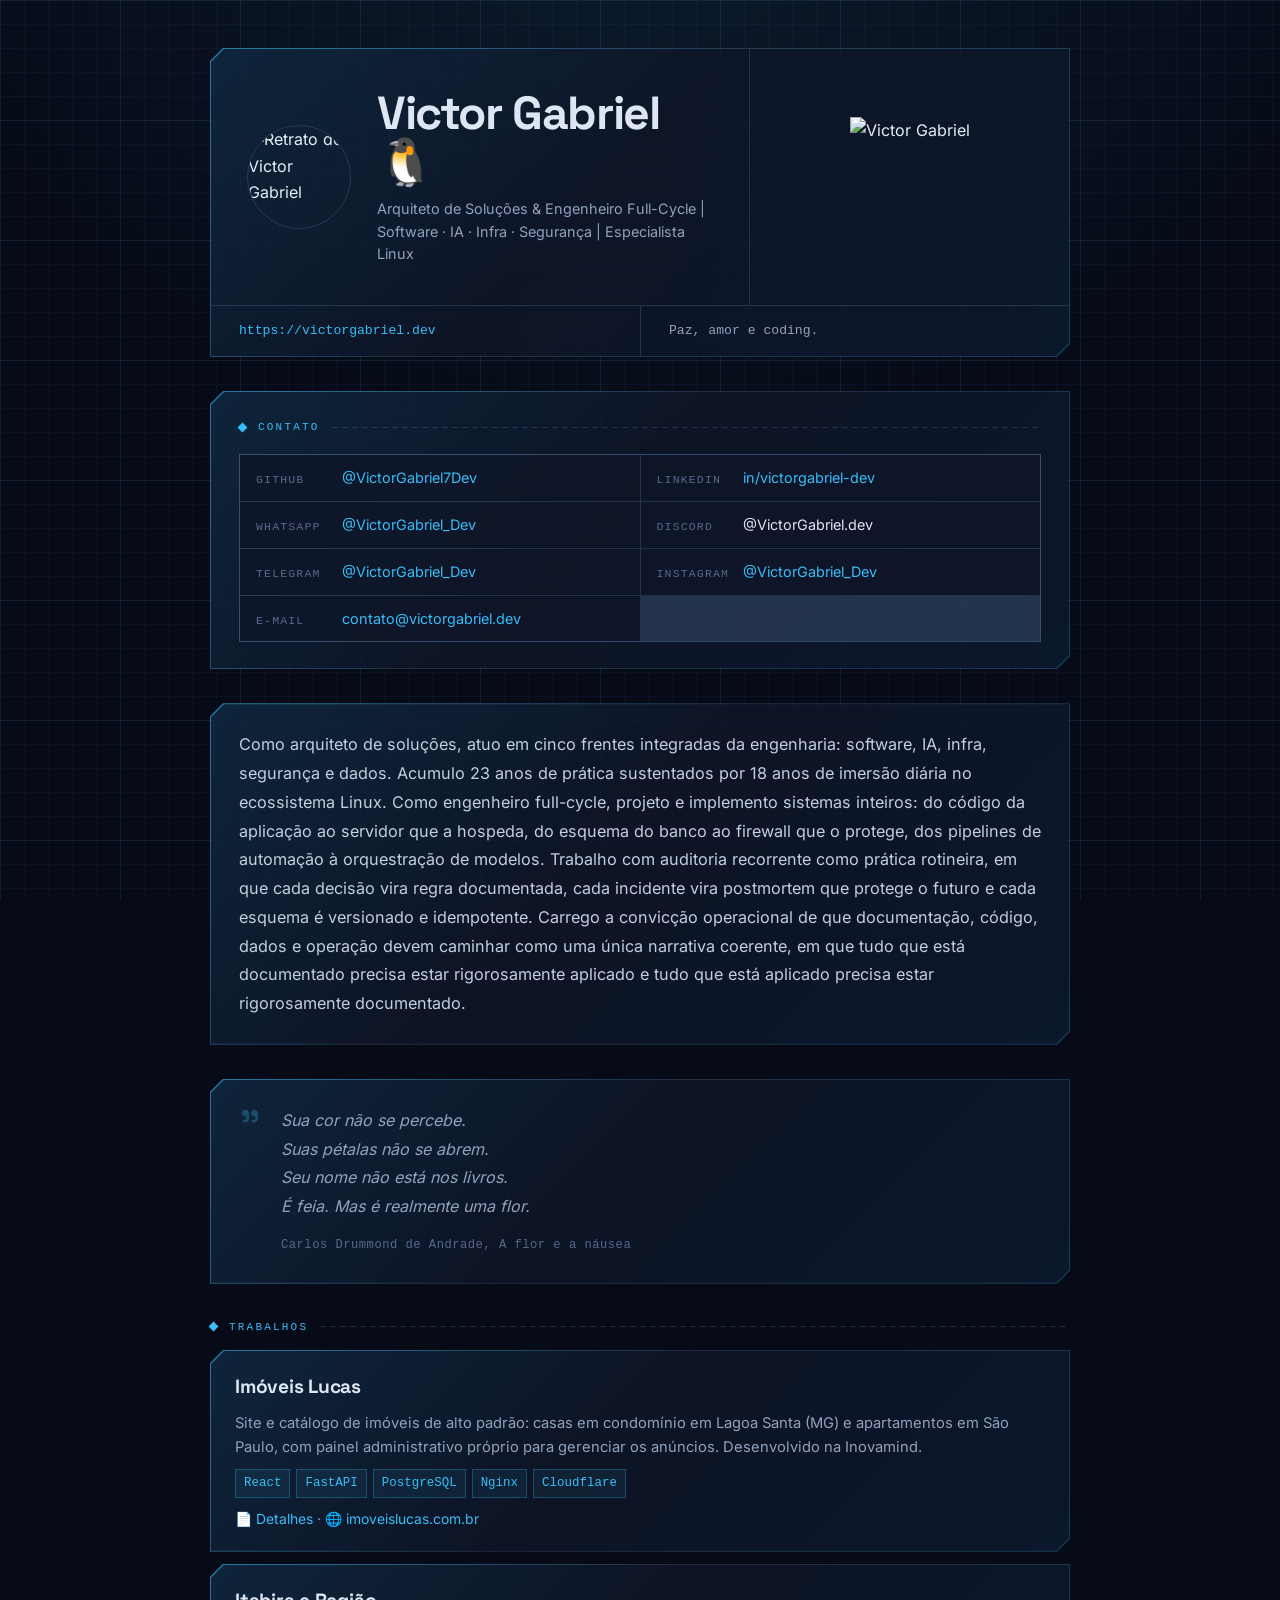
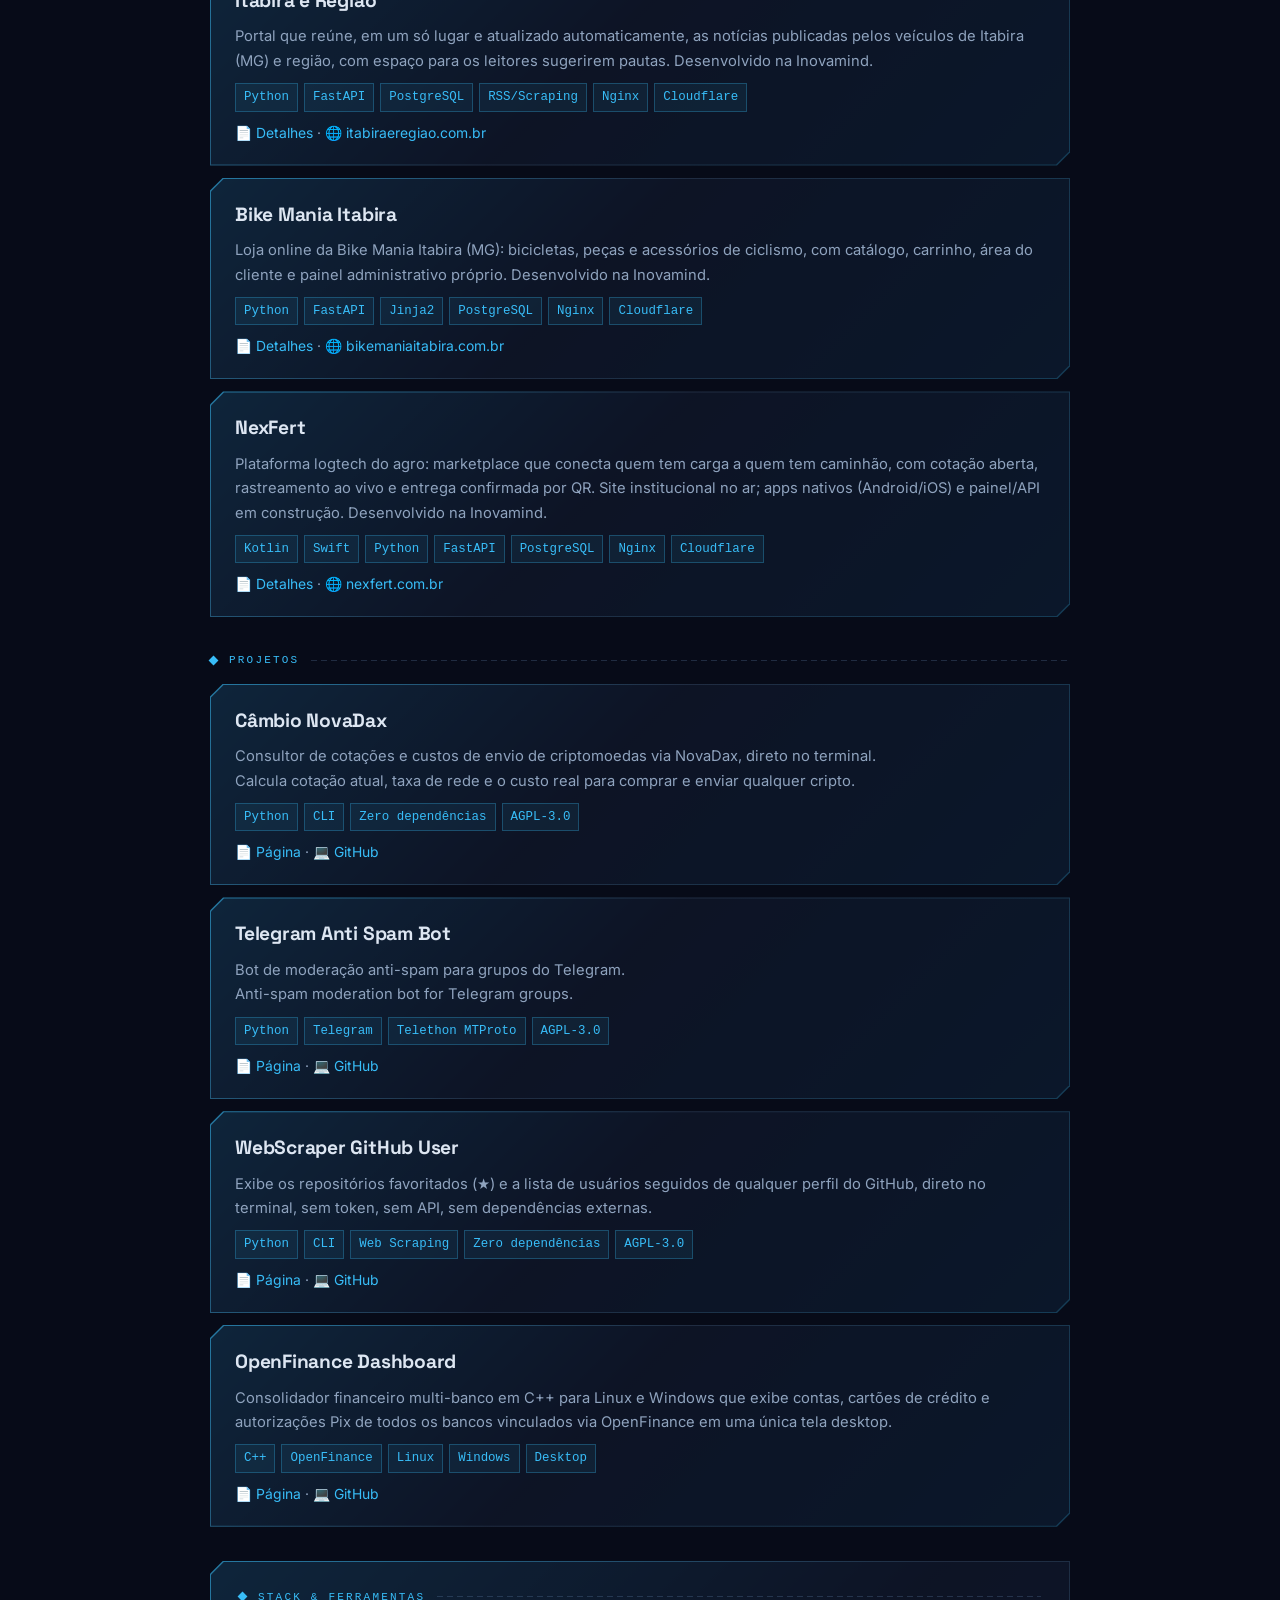
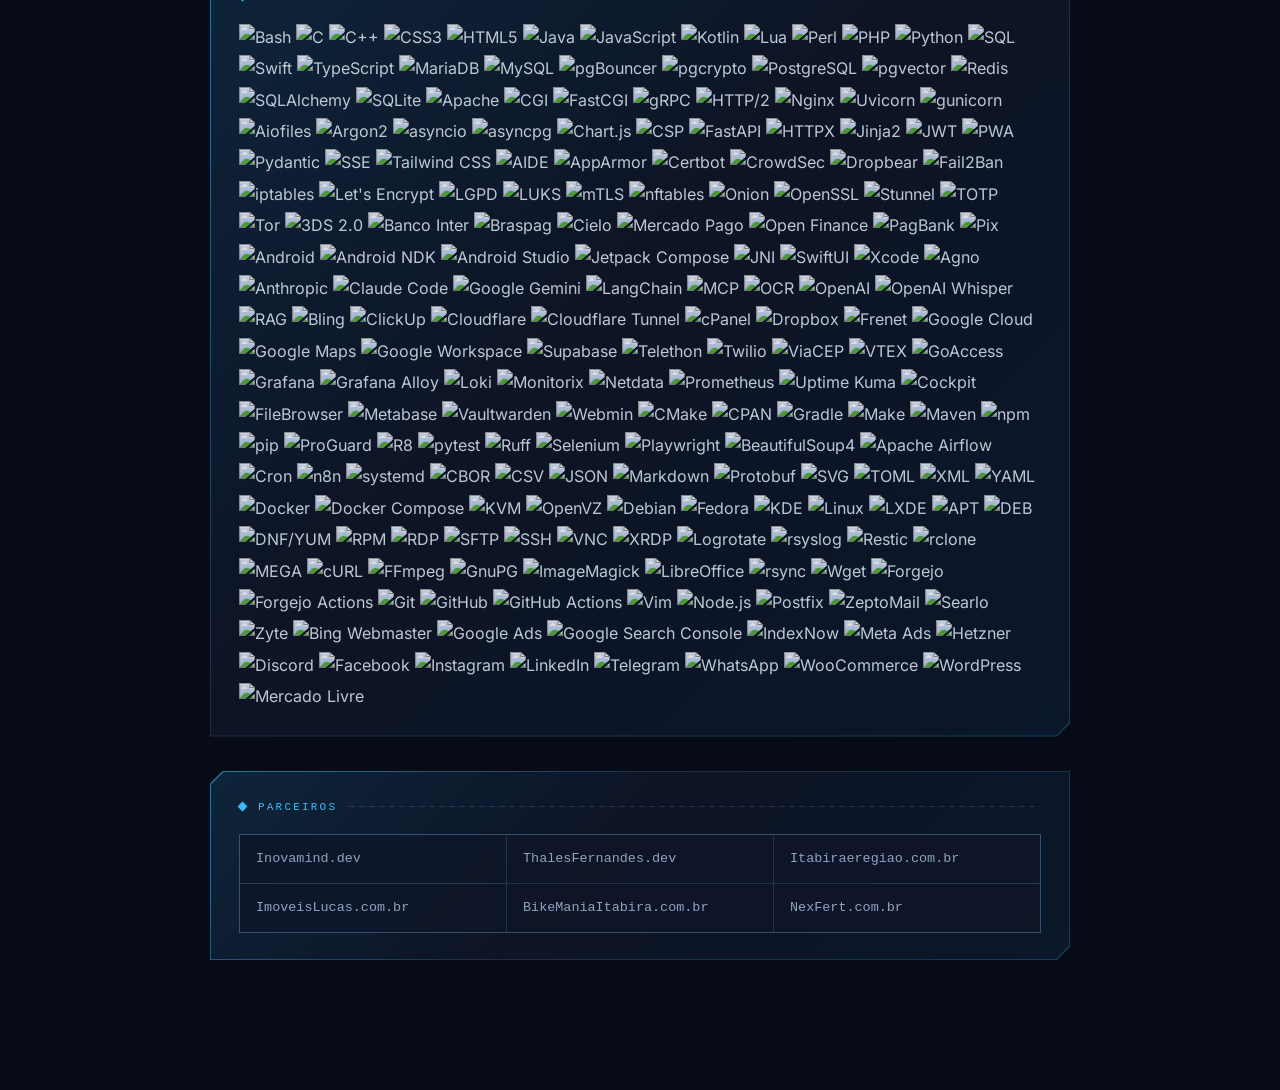
==== index.html @ 1658da16 "Atualiza o espelho do conteudo servido por https://victorgabriel.dev/ Captura feita por HTTP publico" ====
<!DOCTYPE html>
<html lang="pt-BR">
<head>
    <meta charset="UTF-8">
    <meta name="viewport" content="width=device-width, initial-scale=1.0, viewport-fit=cover">
    <meta http-equiv="X-UA-Compatible" content="IE=edge">
    <title>Victor Gabriel · Arquiteto de Soluções & Engenheiro Full-Cycle</title>
    <meta name="description" content="Arquiteto de Soluções &amp; Engenheiro Full-Cycle: software, IA, infra, segurança e dados em ambientes Linux. 23 anos de prática construindo sistemas inteiros, do código ao firewall, com auditoria recorrente e documentação como fonte de verdade.">
    <meta name="author" content="Victor Gabriel">
    <meta name="keywords" content="Victor Gabriel Dev, Victor Gabriel Desenvolvedor, Victor Gabriel Python, Victor Gabriel Linux, Victor Gabriel IA, Victor Gabriel Software, Victor Gabriel Sistemas, Victor Gabriel Cibersegurança, Victor Gabriel Infra, Victor Gabriel Soluções, Inovamind Dev">
    <meta name="robots" content="index, follow, max-image-preview:large, max-snippet:-1, max-video-preview:-1">
    <meta name="googlebot" content="index, follow">
    <meta name="bingbot" content="index, follow">
    <link rel="canonical" href="https://victorgabriel.dev/">
    <meta property="og:type" content="profile">
    <meta property="og:url" content="https://victorgabriel.dev/">
    <meta property="og:site_name" content="Victor Gabriel">
    <meta property="og:locale" content="pt_BR">
    <meta property="og:title" content="Victor Gabriel · Arquiteto de Soluções & Engenheiro Full-Cycle | Software · IA · Infra · Segurança | Especialista Linux">
    <meta property="og:description" content="Arquiteto de Soluções &amp; Engenheiro Full-Cycle: software, IA, infra, segurança e dados em ambientes Linux. 23 anos de prática construindo sistemas inteiros, do código ao firewall, com auditoria recorrente e documentação como fonte de verdade.">
    <meta property="og:image" content="https://victorgabriel.dev/paz-amor-e-coding.jpg">
    <meta property="og:image:alt" content="Victor Gabriel · Arquiteto de Soluções & Engenheiro Full-Cycle | Software · IA · Infra · Segurança | Especialista Linux">
    <meta property="og:image:width" content="600">
    <meta property="og:image:height" content="600">
    <meta property="profile:first_name" content="Victor">
    <meta property="profile:last_name" content="Gabriel">
    <meta property="profile:username" content="VictorGabriel7Dev">
    <meta name="twitter:card" content="summary_large_image">
    <meta name="twitter:title" content="Victor Gabriel · Arquiteto de Soluções & Engenheiro Full-Cycle | Software · IA · Infra · Segurança | Especialista Linux">
    <meta name="twitter:description" content="Arquiteto de Soluções &amp; Engenheiro Full-Cycle: software, IA, infra, segurança e dados em ambientes Linux. 23 anos de prática construindo sistemas inteiros, do código ao firewall, com auditoria recorrente e documentação como fonte de verdade.">
    <meta name="twitter:image" content="https://victorgabriel.dev/paz-amor-e-coding.jpg">
    <meta name="twitter:image:alt" content="Victor Gabriel · Arquiteto de Soluções & Engenheiro Full-Cycle | Software · IA · Infra · Segurança | Especialista Linux">
    <link rel="alternate" hreflang="pt-BR" href="https://victorgabriel.dev/">
    <link rel="alternate" hreflang="x-default" href="https://victorgabriel.dev/">
    <meta name="language" content="Portuguese">
    <meta name="content-language" content="pt-BR">
    <link rel="me" href="https://victorgabriel.dev">
    <link rel="me" href="https://github.com/VictorGabriel7Dev">
    <link rel="me" href="https://www.linkedin.com/in/victorgabriel-dev">
    <link rel="me" href="https://wa.me/@VictorGabriel_Dev">
    <link rel="me" href="https://t.me/VictorGabriel_Dev">
    <link rel="me" href="https://www.instagram.com/VictorGabriel_Dev">
    <link rel="me" href="mailto:contato@victorgabriel.dev">
    <link rel="sitemap" type="application/xml" href="/sitemap.xml">
    <link rel="author" href="/humans.txt">
    <link rel="preconnect" href="https://img.shields.io">
    <link rel="dns-prefetch" href="https://img.shields.io">
    <link rel="icon" type="image/svg+xml" href="/favicon.svg">
    <link rel="manifest" href="/manifest.json">
    <link rel="preload" href="/fonts/space-grotesk.woff2" as="font" type="font/woff2" crossorigin>
    <link rel="preload" href="/fonts/inter.woff2" as="font" type="font/woff2" crossorigin>
    <link rel="stylesheet" href="/css/site.css">
    <meta name="theme-color" content="#070B18">
    <meta name="color-scheme" content="dark">
    <meta name="apple-mobile-web-app-capable" content="yes">
    <meta name="apple-mobile-web-app-status-bar-style" content="black-translucent">
    <meta name="apple-mobile-web-app-title" content="Victor Gabriel">
    <meta name="application-name" content="Victor Gabriel">
    <meta name="mobile-web-app-capable" content="yes">
    <meta name="msapplication-TileColor" content="#070B18">
    <script type="application/ld+json">
    {
        "@context": "https://schema.org",
        "@graph": [
            {
                "@type": "Person",
                "@id": "https://victorgabriel.dev/#person",
                "name": "Victor Gabriel",
                "url": "https://victorgabriel.dev/",
                "image": "https://victorgabriel.dev/paz-amor-e-coding.jpg",
                "email": "contato@victorgabriel.dev",
                "jobTitle": "Arquiteto de Soluções & Engenheiro Full-Cycle | Software · IA · Infra · Segurança | Especialista Linux",
                "description": "Como arquiteto de soluções, atuo em cinco frentes integradas da engenharia: software, IA, infra, segurança e dados. Acumulo 23 anos de prática sustentados por 18 anos de imersão diária no ecossistema Linux. Como engenheiro full-cycle, projeto e implemento sistemas inteiros: do código da aplicação ao servidor que a hospeda, do esquema do banco ao firewall que o protege, dos pipelines de automação à orquestração de modelos. Trabalho com auditoria recorrente como prática rotineira, em que cada decisão vira regra documentada, cada incidente vira postmortem que protege o futuro e cada esquema é versionado e idempotente. Carrego a convicção operacional de que documentação, código, dados e operação devem caminhar como uma única narrativa coerente, em que tudo que está documentado precisa estar rigorosamente aplicado e tudo que está aplicado precisa estar rigorosamente documentado.",
                "nationality": {
                    "@type": "Country",
                    "name": "Brasil"
                },
                "knowsAbout": [
                    "Arquitetura de Soluções", "Engenharia Full-Cycle",
                    "Engenharia de Infraestrutura",
                    "Desenvolvimento de Software", "Engenharia de Software",
                    "Inteligência Artificial", "Engenharia de Dados",
                    "Cibersegurança", "Segurança da Informação",
                    "Linux", "Python", "FastAPI", "Uvicorn", "PostgreSQL",
                    "Cron", "Apache Airflow", "Nginx", "NFTables",
                    "Cloudflare", "Agno", "OpenAI", "Telethon",
                    "Bash", "Java", "Kotlin", "C++", "JavaScript", "SQL",
                    "Perl", "Lua", "Docker", "Git", "GitHub", "OpenSFTP",
                    "OpenSSL", "OpenSSH", "MySQL", "MariaDB", "SQLite",
                    "Apache", "IPTables", "FirewallD", "VNC", "RDP"
                ],
                "sameAs": [
                    "https://victorgabriel.dev/",
                    "https://github.com/VictorGabriel7Dev",
                    "https://www.linkedin.com/in/victorgabriel-dev",
                    "https://wa.me/@VictorGabriel_Dev",
                    "https://t.me/VictorGabriel_Dev",
                    "https://www.instagram.com/VictorGabriel_Dev"
                ]
            },
            {
                "@type": "ProfilePage",
                "@id": "https://victorgabriel.dev/#page",
                "url": "https://victorgabriel.dev/",
                "name": "Victor Gabriel · Arquiteto de Soluções & Engenheiro Full-Cycle",
                "description": "Portfólio pessoal de Victor Gabriel · Arquiteto de Soluções & Engenheiro Full-Cycle: software, IA, infra, segurança e dados em ambientes Linux. 23 anos de prática construindo sistemas inteiros, do código ao firewall, com auditoria recorrente e documentação como fonte de verdade.",
                "inLanguage": "pt-BR",
                "mainEntity": { "@id": "https://victorgabriel.dev/#person" }
            },
            {
                "@type": "WebSite",
                "@id": "https://victorgabriel.dev/#website",
                "url": "https://victorgabriel.dev/",
                "name": "Victor Gabriel",
                "description": "Portfólio de Victor Gabriel · Arquiteto de Soluções & Engenheiro Full-Cycle: software, IA, infra, segurança e dados em ambientes Linux. 23 anos de prática construindo sistemas inteiros, do código ao firewall, com auditoria recorrente e documentação como fonte de verdade.",
                "inLanguage": "pt-BR",
                "publisher": { "@id": "https://victorgabriel.dev/#person" }
            }
        ]
    }
    </script>
</head>
<body>
    <div class="prancha">
        <div class="frame carimbo">
            <div class="inner">
                <div class="carimbo-topo">
                    <div class="carimbo-id">
                        <picture class="carimbo-avatar">
                            <source srcset="https://victorgabriel.dev/victor-gabriel-avatar.webp" type="image/webp">
                            <img src="https://victorgabriel.dev/victor-gabriel-avatar.jpg" alt="Retrato de Victor Gabriel" width="88" height="88" fetchpriority="high">
                        </picture>
                        <div class="carimbo-id-texto">
                            <h1>Victor Gabriel 🐧</h1>
                            <p class="headline">Arquiteto de Soluções &amp; Engenheiro Full-Cycle | Software · IA · Infra · Segurança | Especialista Linux</p>
                        </div>
                    </div>
                    <div class="carimbo-foto">
                        <picture>
                            <source srcset="https://victorgabriel.dev/paz-amor-e-coding.webp" type="image/webp">
                            <img src="https://victorgabriel.dev/paz-amor-e-coding.jpg" alt="Victor Gabriel" width="300" height="300" fetchpriority="high">
                        </picture>
                    </div>
                </div>
                <div class="carimbo-rodape">
                    <div class="celula">
                        <a href="https://victorgabriel.dev">https://victorgabriel.dev</a>
                    </div>
                    <div class="celula">
                        <em>Paz, amor e coding.</em>
                    </div>
                </div>
            </div>
        </div>
        <div class="frame">
            <div class="inner">
                <div class="rotulo">Contato</div>
                <div class="contato">
                    <div><strong>GitHub</strong> <a href="https://github.com/VictorGabriel7Dev">@VictorGabriel7Dev</a></div>
                    <div><strong>LinkedIn</strong> <a href="https://www.linkedin.com/in/victorgabriel-dev">in/victorgabriel-dev</a></div>
                    <div><strong>WhatsApp</strong> <a href="https://wa.me/@VictorGabriel_Dev">@VictorGabriel_Dev</a></div>
                    <div><strong>Discord</strong> @VictorGabriel.dev</div>
                    <div><strong>Telegram</strong> <a href="https://t.me/VictorGabriel_Dev">@VictorGabriel_Dev</a></div>
                    <div><strong>Instagram</strong> <a href="https://www.instagram.com/VictorGabriel_Dev">@VictorGabriel_Dev</a></div>
                    <div><strong>E-mail</strong> <a href="mailto:contato@victorgabriel.dev">contato@victorgabriel.dev</a></div>
                </div>
            </div>
        </div>
        <div class="frame bio">
            <div class="inner">
                <p>Como arquiteto de soluções, atuo em cinco frentes integradas da engenharia: software, IA, infra, segurança e dados. Acumulo 23 anos de prática sustentados por 18 anos de imersão diária no ecossistema Linux. Como engenheiro full-cycle, projeto e implemento sistemas inteiros: do código da aplicação ao servidor que a hospeda, do esquema do banco ao firewall que o protege, dos pipelines de automação à orquestração de modelos. Trabalho com auditoria recorrente como prática rotineira, em que cada decisão vira regra documentada, cada incidente vira postmortem que protege o futuro e cada esquema é versionado e idempotente. Carrego a convicção operacional de que documentação, código, dados e operação devem caminhar como uma única narrativa coerente, em que tudo que está documentado precisa estar rigorosamente aplicado e tudo que está aplicado precisa estar rigorosamente documentado.</p>
            </div>
        </div>
        <div class="frame poema">
            <div class="inner">
                <div class="aspa">"</div>
                <div class="verso">
                    Sua cor não se percebe.<br>
                    Suas pétalas não se abrem.<br>
                    Seu nome não está nos livros.<br>
                    É feia. Mas é realmente uma flor.
                    <span class="autor">Carlos Drummond de Andrade, A flor e a náusea</span>
                </div>
            </div>
        </div>
        <div class="secao">
            <div class="rotulo">Trabalhos</div>
            <article class="frame">
                <div class="inner">
                    <h3><a href="https://www.imoveislucas.com.br">Imóveis Lucas</a></h3>
                    <p>Site e catálogo de imóveis de alto padrão: casas em condomínio em Lagoa Santa (MG) e apartamentos em São Paulo, com painel administrativo próprio para gerenciar os anúncios. Desenvolvido na Inovamind.</p>
                    <p class="tags"><code>React</code> <code>FastAPI</code> <code>PostgreSQL</code> <code>Nginx</code> <code>Cloudflare</code></p>
                    <p class="acoes"><a href="https://victorgabriel.dev/trabalhos/#imoveis-lucas">📄 Detalhes</a> · <a href="https://www.imoveislucas.com.br">🌐 imoveislucas.com.br</a></p>
                </div>
            </article>
            <article class="frame">
                <div class="inner">
                    <h3><a href="https://itabiraeregiao.com.br">Itabira e Região</a></h3>
                    <p>Portal que reúne, em um só lugar e atualizado automaticamente, as notícias publicadas pelos veículos de Itabira (MG) e região, com espaço para os leitores sugerirem pautas. Desenvolvido na Inovamind.</p>
                    <p class="tags"><code>Python</code> <code>FastAPI</code> <code>PostgreSQL</code> <code>RSS/Scraping</code> <code>Nginx</code> <code>Cloudflare</code></p>
                    <p class="acoes"><a href="https://victorgabriel.dev/trabalhos/#itabira-e-regiao">📄 Detalhes</a> · <a href="https://itabiraeregiao.com.br">🌐 itabiraeregiao.com.br</a></p>
                </div>
            </article>
            <article class="frame">
                <div class="inner">
                    <h3><a href="https://bikemaniaitabira.com.br">Bike Mania Itabira</a></h3>
                    <p>Loja online da Bike Mania Itabira (MG): bicicletas, peças e acessórios de ciclismo, com catálogo, carrinho, área do cliente e painel administrativo próprio. Desenvolvido na Inovamind.</p>
                    <p class="tags"><code>Python</code> <code>FastAPI</code> <code>Jinja2</code> <code>PostgreSQL</code> <code>Nginx</code> <code>Cloudflare</code></p>
                    <p class="acoes"><a href="https://victorgabriel.dev/trabalhos/#bike-mania-itabira">📄 Detalhes</a> · <a href="https://bikemaniaitabira.com.br">🌐 bikemaniaitabira.com.br</a></p>
                </div>
            </article>
            <article class="frame">
                <div class="inner">
                    <h3><a href="https://nexfert.com.br">NexFert</a></h3>
                    <p>Plataforma logtech do agro: marketplace que conecta quem tem carga a quem tem caminhão, com cotação aberta, rastreamento ao vivo e entrega confirmada por QR. Site institucional no ar; apps nativos (Android/iOS) e painel/API em construção. Desenvolvido na Inovamind.</p>
                    <p class="tags"><code>Kotlin</code> <code>Swift</code> <code>Python</code> <code>FastAPI</code> <code>PostgreSQL</code> <code>Nginx</code> <code>Cloudflare</code></p>
                    <p class="acoes"><a href="https://victorgabriel.dev/trabalhos/#nexfert">📄 Detalhes</a> · <a href="https://nexfert.com.br">🌐 nexfert.com.br</a></p>
                </div>
            </article>
        </div>
        <div class="secao">
            <div class="rotulo">Projetos</div>
            <article class="frame">
                <div class="inner">
                    <h3><a href="https://victorgabriel.dev/projetos/cambio-novadax">Câmbio NovaDax</a></h3>
                    <p>Consultor de cotações e custos de envio de criptomoedas via NovaDax, direto no terminal.<br>
                       Calcula cotação atual, taxa de rede e o custo real para comprar e enviar qualquer cripto.</p>
                    <p class="tags"><code>Python</code> <code>CLI</code> <code>Zero dependências</code> <code>AGPL-3.0</code></p>
                    <p class="acoes"><a href="https://victorgabriel.dev/projetos/cambio-novadax">📄 Página</a> · <a href="https://github.com/VictorGabriel7Dev/cambio-novadax">💻 GitHub</a></p>
                </div>
            </article>
            <article class="frame">
                <div class="inner">
                    <h3><a href="https://victorgabriel.dev/projetos/telegram-antispam-bot">Telegram Anti Spam Bot</a></h3>
                    <p>Bot de moderação anti-spam para grupos do Telegram.<br>
                       Anti-spam moderation bot for Telegram groups.</p>
                    <p class="tags"><code>Python</code> <code>Telegram</code> <code>Telethon MTProto</code> <code>AGPL-3.0</code></p>
                    <p class="acoes"><a href="https://victorgabriel.dev/projetos/telegram-antispam-bot">📄 Página</a> · <a href="https://github.com/VictorGabriel7Dev/telegram-antispam-bot">💻 GitHub</a></p>
                </div>
            </article>
            <article class="frame">
                <div class="inner">
                    <h3><a href="https://victorgabriel.dev/projetos/webscraper-github-user">WebScraper GitHub User</a></h3>
                    <p>Exibe os repositórios favoritados (★) e a lista de usuários seguidos de qualquer perfil do GitHub, direto no terminal, sem token, sem API, sem dependências externas.</p>
                    <p class="tags"><code>Python</code> <code>CLI</code> <code>Web Scraping</code> <code>Zero dependências</code> <code>AGPL-3.0</code></p>
                    <p class="acoes"><a href="https://victorgabriel.dev/projetos/webscraper-github-user">📄 Página</a> · <a href="https://github.com/VictorGabriel7Dev/webscraper-github-user">💻 GitHub</a></p>
                </div>
            </article>
            <article class="frame">
                <div class="inner">
                    <h3><a href="https://victorgabriel.dev/projetos/OpenFinance-Dashboard">OpenFinance Dashboard</a></h3>
                    <p>Consolidador financeiro multi-banco em C++ para Linux e Windows que exibe contas, cartões de crédito e autorizações Pix de todos os bancos vinculados via OpenFinance em uma única tela desktop.</p>
                    <p class="tags"><code>C++</code> <code>OpenFinance</code> <code>Linux</code> <code>Windows</code> <code>Desktop</code></p>
                    <p class="acoes"><a href="https://victorgabriel.dev/projetos/OpenFinance-Dashboard">📄 Página</a> · <a href="https://github.com/VictorGabriel7Dev/OpenFinance-Dashboard">💻 GitHub</a></p>
                </div>
            </article>
        </div>
        <div class="frame">
            <div class="inner">
                <div class="rotulo">Stack &amp; Ferramentas</div>
                <div class="selos">
            <img src="https://img.shields.io/badge/-Bash-4EAA25?logo=gnubash&logoColor=white&style=flat" alt="Bash">
            <img src="https://img.shields.io/badge/-C-A8B9CC?logo=c&logoColor=black&style=flat" alt="C">
            <img src="https://img.shields.io/badge/-C%2B%2B-00599C?logo=cplusplus&logoColor=white&style=flat" alt="C++">
            <img src="https://img.shields.io/badge/-CSS3-1572B6?logo=css3&logoColor=white&style=flat" alt="CSS3">
            <img src="https://img.shields.io/badge/-HTML5-E34F26?logo=html5&logoColor=white&style=flat" alt="HTML5">
            <img src="https://img.shields.io/badge/-Java-ED8B00?logo=openjdk&logoColor=white&style=flat" alt="Java">
            <img src="https://img.shields.io/badge/-JavaScript-F7DF1E?logo=javascript&logoColor=black&style=flat" alt="JavaScript">
            <img src="https://img.shields.io/badge/-Kotlin-7F52FF?logo=kotlin&logoColor=white&style=flat" alt="Kotlin">
            <img src="https://img.shields.io/badge/-Lua-2C2D72?logo=lua&logoColor=white&style=flat" alt="Lua">
            <img src="https://img.shields.io/badge/-Perl-39457E?logo=perl&logoColor=white&style=flat" alt="Perl">
            <img src="https://img.shields.io/badge/-PHP-777BB4?logo=php&logoColor=white&style=flat" alt="PHP">
            <img src="https://img.shields.io/badge/-Python-3776AB?logo=python&logoColor=white&style=flat" alt="Python">
            <img src="https://img.shields.io/badge/-SQL-336791?logoColor=white&style=flat" alt="SQL">
            <img src="https://img.shields.io/badge/-Swift-F05138?logo=swift&logoColor=white&style=flat" alt="Swift">
            <img src="https://img.shields.io/badge/-TypeScript-3178C6?logo=typescript&logoColor=white&style=flat" alt="TypeScript">
            <img src="https://img.shields.io/badge/-MariaDB-003545?logo=mariadb&logoColor=white&style=flat" alt="MariaDB">
            <img src="https://img.shields.io/badge/-MySQL-4479A1?logo=mysql&logoColor=white&style=flat" alt="MySQL">
            <img src="https://img.shields.io/badge/-pgBouncer-4169E1?logo=postgresql&logoColor=white&style=flat" alt="pgBouncer">
            <img src="https://img.shields.io/badge/-pgcrypto-4169E1?logo=postgresql&logoColor=white&style=flat" alt="pgcrypto">
            <img src="https://img.shields.io/badge/-PostgreSQL-4169E1?logo=postgresql&logoColor=white&style=flat" alt="PostgreSQL">
            <img src="https://img.shields.io/badge/-pgvector-4169E1?logo=postgresql&logoColor=white&style=flat" alt="pgvector">
            <img src="https://img.shields.io/badge/-Redis-DC382D?logo=redis&logoColor=white&style=flat" alt="Redis">
            <img src="https://img.shields.io/badge/-SQLAlchemy-D71F00?logo=sqlalchemy&logoColor=white&style=flat" alt="SQLAlchemy">
            <img src="https://img.shields.io/badge/-SQLite-003B57?logo=sqlite&logoColor=white&style=flat" alt="SQLite">
            <img src="https://img.shields.io/badge/-Apache-D22128?logo=apache&logoColor=white&style=flat" alt="Apache">
            <img src="https://img.shields.io/badge/-CGI-333333?logoColor=white&style=flat" alt="CGI">
            <img src="https://img.shields.io/badge/-FastCGI-333333?logoColor=white&style=flat" alt="FastCGI">
            <img src="https://img.shields.io/badge/-gRPC-244C5A?logoColor=white&style=flat" alt="gRPC">
            <img src="https://img.shields.io/badge/-HTTP%2F2-333333?logoColor=white&style=flat" alt="HTTP/2">
            <img src="https://img.shields.io/badge/-Nginx-009639?logo=nginx&logoColor=white&style=flat" alt="Nginx">
            <img src="https://img.shields.io/badge/-Uvicorn-499848?logo=gunicorn&logoColor=white&style=flat" alt="Uvicorn">
            <img src="https://img.shields.io/badge/-gunicorn-499848?logo=gunicorn&logoColor=white&style=flat" alt="gunicorn">
            <img src="https://img.shields.io/badge/-Aiofiles-3776AB?logo=python&logoColor=white&style=flat" alt="Aiofiles">
            <img src="https://img.shields.io/badge/-Argon2-6C3483?logoColor=white&style=flat" alt="Argon2">
            <img src="https://img.shields.io/badge/-asyncio-3776AB?logo=python&logoColor=white&style=flat" alt="asyncio">
            <img src="https://img.shields.io/badge/-asyncpg-4169E1?logo=postgresql&logoColor=white&style=flat" alt="asyncpg">
            <img src="https://img.shields.io/badge/-Chart.js-FF6384?logo=chartdotjs&logoColor=white&style=flat" alt="Chart.js">
            <img src="https://img.shields.io/badge/-CSP-333333?logo=html5&logoColor=white&style=flat" alt="CSP">
            <img src="https://img.shields.io/badge/-FastAPI-009688?logo=fastapi&logoColor=white&style=flat" alt="FastAPI">
            <img src="https://img.shields.io/badge/-HTTPX-3776AB?logo=python&logoColor=white&style=flat" alt="HTTPX">
            <img src="https://img.shields.io/badge/-Jinja2-B41717?logo=jinja&logoColor=white&style=flat" alt="Jinja2">
            <img src="https://img.shields.io/badge/-JWT-000000?logo=jsonwebtokens&logoColor=white&style=flat" alt="JWT">
            <img src="https://img.shields.io/badge/-PWA-5A0FC8?logo=pwa&logoColor=white&style=flat" alt="PWA">
            <img src="https://img.shields.io/badge/-Pydantic-E92063?logo=pydantic&logoColor=white&style=flat" alt="Pydantic">
            <img src="https://img.shields.io/badge/-SSE-333333?logo=html5&logoColor=white&style=flat" alt="SSE">
            <img src="https://img.shields.io/badge/-Tailwind%20CSS-06B6D4?logo=tailwindcss&logoColor=white&style=flat" alt="Tailwind CSS">
            <img src="https://img.shields.io/badge/-AIDE-333333?logo=linux&logoColor=white&style=flat" alt="AIDE">
            <img src="https://img.shields.io/badge/-AppArmor-333333?logo=linux&logoColor=white&style=flat" alt="AppArmor">
            <img src="https://img.shields.io/badge/-Certbot-003A70?logo=letsencrypt&logoColor=white&style=flat" alt="Certbot">
            <img src="https://img.shields.io/badge/-CrowdSec-3A80C7?logo=crowdsec&logoColor=white&style=flat" alt="CrowdSec">
            <img src="https://img.shields.io/badge/-Dropbear-333333?logo=linux&logoColor=white&style=flat" alt="Dropbear">
            <img src="https://img.shields.io/badge/-Fail2Ban-333333?logo=linux&logoColor=white&style=flat" alt="Fail2Ban">
            <img src="https://img.shields.io/badge/-iptables-333333?logo=linux&logoColor=white&style=flat" alt="iptables">
            <img src="https://img.shields.io/badge/-Let%27s%20Encrypt-003A70?logo=letsencrypt&logoColor=white&style=flat" alt="Let's Encrypt">
            <img src="https://img.shields.io/badge/-LGPD-333333?logoColor=white&style=flat" alt="LGPD">
            <img src="https://img.shields.io/badge/-LUKS-333333?logo=linux&logoColor=white&style=flat" alt="LUKS">
            <img src="https://img.shields.io/badge/-mTLS-721412?logo=openssl&logoColor=white&style=flat" alt="mTLS">
            <img src="https://img.shields.io/badge/-nftables-333333?logo=linux&logoColor=white&style=flat" alt="nftables">
            <img src="https://img.shields.io/badge/-Onion-4A2060?logo=torproject&logoColor=white&style=flat" alt="Onion">
            <img src="https://img.shields.io/badge/-OpenSSL-721412?logo=openssl&logoColor=white&style=flat" alt="OpenSSL">
            <img src="https://img.shields.io/badge/-Stunnel-333333?logoColor=white&style=flat" alt="Stunnel">
            <img src="https://img.shields.io/badge/-TOTP-6C3483?logoColor=white&style=flat" alt="TOTP">
            <img src="https://img.shields.io/badge/-Tor-7D4698?logo=torproject&logoColor=white&style=flat" alt="Tor">
            <img src="https://img.shields.io/badge/-3DS%202.0-003580?logoColor=white&style=flat" alt="3DS 2.0">
            <img src="https://img.shields.io/badge/-Banco%20Inter-FF7A00?logoColor=white&style=flat" alt="Banco Inter">
            <img src="https://img.shields.io/badge/-Braspag-005CA9?logoColor=white&style=flat" alt="Braspag">
            <img src="https://img.shields.io/badge/-Cielo-00AEEF?logoColor=white&style=flat" alt="Cielo">
            <img src="https://img.shields.io/badge/-Mercado%20Pago-00B1EA?logo=mercadopago&logoColor=white&style=flat" alt="Mercado Pago">
            <img src="https://img.shields.io/badge/-Open%20Finance-00A9A5?logoColor=white&style=flat" alt="Open Finance">
            <img src="https://img.shields.io/badge/-PagBank-00A868?logoColor=white&style=flat" alt="PagBank">
            <img src="https://img.shields.io/badge/-Pix-32BCAD?logo=pix&logoColor=white&style=flat" alt="Pix">
            <img src="https://img.shields.io/badge/-Android-34A853?logo=android&logoColor=white&style=flat" alt="Android">
            <img src="https://img.shields.io/badge/-Android%20NDK-34A853?logo=android&logoColor=white&style=flat" alt="Android NDK">
            <img src="https://img.shields.io/badge/-Android%20Studio-3DDC84?logo=androidstudio&logoColor=white&style=flat" alt="Android Studio">
            <img src="https://img.shields.io/badge/-Jetpack%20Compose-4285F4?logo=jetpackcompose&logoColor=white&style=flat" alt="Jetpack Compose">
            <img src="https://img.shields.io/badge/-JNI-ED8B00?logo=openjdk&logoColor=white&style=flat" alt="JNI">
            <img src="https://img.shields.io/badge/-SwiftUI-2196F3?logo=swift&logoColor=white&style=flat" alt="SwiftUI">
            <img src="https://img.shields.io/badge/-Xcode-147EFB?logo=xcode&logoColor=white&style=flat" alt="Xcode">
            <img src="https://img.shields.io/badge/-Agno-000000?logo=anthropic&logoColor=white&style=flat" alt="Agno">
            <img src="https://img.shields.io/badge/-Anthropic-191919?logo=anthropic&logoColor=white&style=flat" alt="Anthropic">
            <img src="https://img.shields.io/badge/-Claude%20Code-D97757?logo=claude&logoColor=white&style=flat" alt="Claude Code">
            <img src="https://img.shields.io/badge/-Google%20Gemini-8E75B2?logo=googlegemini&logoColor=white&style=flat" alt="Google Gemini">
            <img src="https://img.shields.io/badge/-LangChain-1C3C3C?logo=langchain&logoColor=white&style=flat" alt="LangChain">
            <img src="https://img.shields.io/badge/-MCP-000000?logo=modelcontextprotocol&logoColor=white&style=flat" alt="MCP">
            <img src="https://img.shields.io/badge/-OCR-333333?logoColor=white&style=flat" alt="OCR">
            <img src="https://img.shields.io/badge/-OpenAI-412991?logo=openai&logoColor=white&style=flat" alt="OpenAI">
            <img src="https://img.shields.io/badge/-OpenAI%20Whisper-412991?logo=openai&logoColor=white&style=flat" alt="OpenAI Whisper">
            <img src="https://img.shields.io/badge/-RAG-333333?logoColor=white&style=flat" alt="RAG">
            <img src="https://img.shields.io/badge/-Bling-E8692A?logoColor=white&style=flat" alt="Bling">
            <img src="https://img.shields.io/badge/-ClickUp-7B68EE?logo=clickup&logoColor=white&style=flat" alt="ClickUp">
            <img src="https://img.shields.io/badge/-Cloudflare-F38020?logo=cloudflare&logoColor=white&style=flat" alt="Cloudflare">
            <img src="https://img.shields.io/badge/-Cloudflare%20Tunnel-F38020?logo=cloudflare&logoColor=white&style=flat" alt="Cloudflare Tunnel">
            <img src="https://img.shields.io/badge/-cPanel-FF6C2C?logo=cpanel&logoColor=white&style=flat" alt="cPanel">
            <img src="https://img.shields.io/badge/-Dropbox-0061FF?logo=dropbox&logoColor=white&style=flat" alt="Dropbox">
            <img src="https://img.shields.io/badge/-Frenet-003580?logoColor=white&style=flat" alt="Frenet">
            <img src="https://img.shields.io/badge/-Google%20Cloud-4285F4?logo=googlecloud&logoColor=white&style=flat" alt="Google Cloud">
            <img src="https://img.shields.io/badge/-Google%20Maps-4285F4?logo=googlemaps&logoColor=white&style=flat" alt="Google Maps">
            <img src="https://img.shields.io/badge/-Google%20Workspace-4285F4?logo=google&logoColor=white&style=flat" alt="Google Workspace">
            <img src="https://img.shields.io/badge/-Supabase-3ECF8E?logo=supabase&logoColor=white&style=flat" alt="Supabase">
            <img src="https://img.shields.io/badge/-Telethon-26A5E4?logo=telegram&logoColor=white&style=flat" alt="Telethon">
            <img src="https://img.shields.io/badge/-Twilio-F22F46?logo=twilio&logoColor=white&style=flat" alt="Twilio">
            <img src="https://img.shields.io/badge/-ViaCEP-005F9E?logoColor=white&style=flat" alt="ViaCEP">
            <img src="https://img.shields.io/badge/-VTEX-F71963?logo=vtex&logoColor=white&style=flat" alt="VTEX">
            <img src="https://img.shields.io/badge/-GoAccess-333333?logo=linux&logoColor=white&style=flat" alt="GoAccess">
            <img src="https://img.shields.io/badge/-Grafana-F46800?logo=grafana&logoColor=white&style=flat" alt="Grafana">
            <img src="https://img.shields.io/badge/-Grafana%20Alloy-F46800?logo=grafana&logoColor=white&style=flat" alt="Grafana Alloy">
            <img src="https://img.shields.io/badge/-Loki-F46800?logo=grafana&logoColor=white&style=flat" alt="Loki">
            <img src="https://img.shields.io/badge/-Monitorix-333333?logo=linux&logoColor=white&style=flat" alt="Monitorix">
            <img src="https://img.shields.io/badge/-Netdata-00AB44?logo=netdata&logoColor=white&style=flat" alt="Netdata">
            <img src="https://img.shields.io/badge/-Prometheus-E6522C?logo=prometheus&logoColor=white&style=flat" alt="Prometheus">
            <img src="https://img.shields.io/badge/-Uptime%20Kuma-5CDD8B?logo=uptimekuma&logoColor=white&style=flat" alt="Uptime Kuma">
            <img src="https://img.shields.io/badge/-Cockpit-0066CC?logo=cockpit&logoColor=white&style=flat" alt="Cockpit">
            <img src="https://img.shields.io/badge/-FileBrowser-333333?logo=files&logoColor=white&style=flat" alt="FileBrowser">
            <img src="https://img.shields.io/badge/-Metabase-509EE3?logo=metabase&logoColor=white&style=flat" alt="Metabase">
            <img src="https://img.shields.io/badge/-Vaultwarden-175DDC?logo=vaultwarden&logoColor=white&style=flat" alt="Vaultwarden">
            <img src="https://img.shields.io/badge/-Webmin-7DA0D0?logo=webmin&logoColor=white&style=flat" alt="Webmin">
            <img src="https://img.shields.io/badge/-CMake-064F8C?logo=cmake&logoColor=white&style=flat" alt="CMake">
            <img src="https://img.shields.io/badge/-CPAN-39457E?logo=perl&logoColor=white&style=flat" alt="CPAN">
            <img src="https://img.shields.io/badge/-Gradle-02303A?logo=gradle&logoColor=white&style=flat" alt="Gradle">
            <img src="https://img.shields.io/badge/-Make-427819?logo=gnu&logoColor=white&style=flat" alt="Make">
            <img src="https://img.shields.io/badge/-Maven-C71A36?logo=apachemaven&logoColor=white&style=flat" alt="Maven">
            <img src="https://img.shields.io/badge/-npm-CB3837?logo=npm&logoColor=white&style=flat" alt="npm">
            <img src="https://img.shields.io/badge/-pip-3775A9?logo=pypi&logoColor=white&style=flat" alt="pip">
            <img src="https://img.shields.io/badge/-ProGuard-34A853?logo=android&logoColor=white&style=flat" alt="ProGuard">
            <img src="https://img.shields.io/badge/-R8-34A853?logo=android&logoColor=white&style=flat" alt="R8">
            <img src="https://img.shields.io/badge/-pytest-0A9EDC?logo=pytest&logoColor=white&style=flat" alt="pytest">
            <img src="https://img.shields.io/badge/-Ruff-D7FF64?logo=ruff&logoColor=black&style=flat" alt="Ruff">
            <img src="https://img.shields.io/badge/-Selenium-43B02A?logo=selenium&logoColor=white&style=flat" alt="Selenium">
            <img src="https://img.shields.io/badge/-Playwright-2EAD33?logo=playwright&logoColor=white&style=flat" alt="Playwright">
            <img src="https://img.shields.io/badge/-BeautifulSoup4-4B8BBE?logo=python&logoColor=white&style=flat" alt="BeautifulSoup4">
            <img src="https://img.shields.io/badge/-Apache%20Airflow-017CEE?logo=apacheairflow&logoColor=white&style=flat" alt="Apache Airflow">
            <img src="https://img.shields.io/badge/-Cron-4EAA25?logo=gnubash&logoColor=white&style=flat" alt="Cron">
            <img src="https://img.shields.io/badge/-n8n-EA4B71?logo=n8n&logoColor=white&style=flat" alt="n8n">
            <img src="https://img.shields.io/badge/-systemd-333333?logo=systemd&logoColor=white&style=flat" alt="systemd">
            <img src="https://img.shields.io/badge/-CBOR-333333?logoColor=white&style=flat" alt="CBOR">
            <img src="https://img.shields.io/badge/-CSV-333333?logoColor=white&style=flat" alt="CSV">
            <img src="https://img.shields.io/badge/-JSON-000000?logo=json&logoColor=white&style=flat" alt="JSON">
            <img src="https://img.shields.io/badge/-Markdown-000000?logo=markdown&logoColor=white&style=flat" alt="Markdown">
            <img src="https://img.shields.io/badge/-Protobuf-4285F4?logo=google&logoColor=white&style=flat" alt="Protobuf">
            <img src="https://img.shields.io/badge/-SVG-FFB13B?logo=svg&logoColor=black&style=flat" alt="SVG">
            <img src="https://img.shields.io/badge/-TOML-9C4121?logo=toml&logoColor=white&style=flat" alt="TOML">
            <img src="https://img.shields.io/badge/-XML-005FAD?logoColor=white&style=flat" alt="XML">
            <img src="https://img.shields.io/badge/-YAML-CB171E?logo=yaml&logoColor=white&style=flat" alt="YAML">
            <img src="https://img.shields.io/badge/-Docker-2496ED?logo=docker&logoColor=white&style=flat" alt="Docker">
            <img src="https://img.shields.io/badge/-Docker%20Compose-2496ED?logo=docker&logoColor=white&style=flat" alt="Docker Compose">
            <img src="https://img.shields.io/badge/-KVM-333333?logo=linux&logoColor=white&style=flat" alt="KVM">
            <img src="https://img.shields.io/badge/-OpenVZ-EA7400?logo=openvz&logoColor=white&style=flat" alt="OpenVZ">
            <img src="https://img.shields.io/badge/-Debian-A81D33?logo=debian&logoColor=white&style=flat" alt="Debian">
            <img src="https://img.shields.io/badge/-Fedora-51A2DA?logo=fedora&logoColor=white&style=flat" alt="Fedora">
            <img src="https://img.shields.io/badge/-KDE-1D99F3?logo=kde&logoColor=white&style=flat" alt="KDE">
            <img src="https://img.shields.io/badge/-Linux-FCC624?logo=linux&logoColor=black&style=flat" alt="Linux">
            <img src="https://img.shields.io/badge/-LXDE-A4A4A4?logo=linux&logoColor=white&style=flat" alt="LXDE">
            <img src="https://img.shields.io/badge/-APT-A80030?logo=debian&logoColor=white&style=flat" alt="APT">
            <img src="https://img.shields.io/badge/-DEB-A81D33?logo=debian&logoColor=white&style=flat" alt="DEB">
            <img src="https://img.shields.io/badge/-DNF%2FYUM-51A2DA?logo=fedora&logoColor=white&style=flat" alt="DNF/YUM">
            <img src="https://img.shields.io/badge/-RPM-EE0000?logo=redhat&logoColor=white&style=flat" alt="RPM">
            <img src="https://img.shields.io/badge/-RDP-0078D4?logo=windows&logoColor=white&style=flat" alt="RDP">
            <img src="https://img.shields.io/badge/-SFTP-333333?logo=opensftp&logoColor=white&style=flat" alt="SFTP">
            <img src="https://img.shields.io/badge/-SSH-333333?logo=openssh&logoColor=white&style=flat" alt="SSH">
            <img src="https://img.shields.io/badge/-VNC-333333?logoColor=white&style=flat" alt="VNC">
            <img src="https://img.shields.io/badge/-XRDP-333333?logo=linux&logoColor=white&style=flat" alt="XRDP">
            <img src="https://img.shields.io/badge/-Logrotate-333333?logo=linux&logoColor=white&style=flat" alt="Logrotate">
            <img src="https://img.shields.io/badge/-rsyslog-333333?logo=linux&logoColor=white&style=flat" alt="rsyslog">
            <img src="https://img.shields.io/badge/-Restic-333333?logoColor=white&style=flat" alt="Restic">
            <img src="https://img.shields.io/badge/-rclone-3F79AD?logo=rclone&logoColor=white&style=flat" alt="rclone">
            <img src="https://img.shields.io/badge/-MEGA-D9272E?logo=mega&logoColor=white&style=flat" alt="MEGA">
            <img src="https://img.shields.io/badge/-cURL-073551?logo=curl&logoColor=white&style=flat" alt="cURL">
            <img src="https://img.shields.io/badge/-FFmpeg-007808?logo=ffmpeg&logoColor=white&style=flat" alt="FFmpeg">
            <img src="https://img.shields.io/badge/-GnuPG-0093DD?logo=gnuprivacyguard&logoColor=white&style=flat" alt="GnuPG">
            <img src="https://img.shields.io/badge/-ImageMagick-333333?logoColor=white&style=flat" alt="ImageMagick">
            <img src="https://img.shields.io/badge/-LibreOffice-18A303?logo=libreoffice&logoColor=white&style=flat" alt="LibreOffice">
            <img src="https://img.shields.io/badge/-rsync-333333?logo=linux&logoColor=white&style=flat" alt="rsync">
            <img src="https://img.shields.io/badge/-Wget-333333?logoColor=white&style=flat" alt="Wget">
            <img src="https://img.shields.io/badge/-Forgejo-FB923C?logo=forgejo&logoColor=white&style=flat" alt="Forgejo">
            <img src="https://img.shields.io/badge/-Forgejo%20Actions-FB923C?logo=forgejo&logoColor=white&style=flat" alt="Forgejo Actions">
            <img src="https://img.shields.io/badge/-Git-F05032?logo=git&logoColor=white&style=flat" alt="Git">
            <img src="https://img.shields.io/badge/-GitHub-181717?logo=github&logoColor=white&style=flat" alt="GitHub">
            <img src="https://img.shields.io/badge/-GitHub%20Actions-2088FF?logo=githubactions&logoColor=white&style=flat" alt="GitHub Actions">
            <img src="https://img.shields.io/badge/-Vim-019733?logo=vim&logoColor=white&style=flat" alt="Vim">
            <img src="https://img.shields.io/badge/-Node.js-5FA04E?logo=nodedotjs&logoColor=white&style=flat" alt="Node.js">
            <img src="https://img.shields.io/badge/-Postfix-D00000?logo=maildotru&logoColor=white&style=flat" alt="Postfix">
            <img src="https://img.shields.io/badge/-ZeptoMail-C8202B?logo=zoho&logoColor=white&style=flat" alt="ZeptoMail">
            <img src="https://img.shields.io/badge/-Searlo-555555?style=flat" alt="Searlo">
            <img src="https://img.shields.io/badge/-Zyte-B02CCE?style=flat" alt="Zyte">
            <img src="https://img.shields.io/badge/-Bing%20Webmaster-258FFA?logoColor=white&style=flat" alt="Bing Webmaster">
            <img src="https://img.shields.io/badge/-Google%20Ads-4285F4?logo=googleads&logoColor=white&style=flat" alt="Google Ads">
            <img src="https://img.shields.io/badge/-Google%20Search%20Console-458CF5?logo=googlesearchconsole&logoColor=white&style=flat" alt="Google Search Console">
            <img src="https://img.shields.io/badge/-IndexNow-333333?logoColor=white&style=flat" alt="IndexNow">
            <img src="https://img.shields.io/badge/-Meta%20Ads-0467DF?logo=meta&logoColor=white&style=flat" alt="Meta Ads">
            <img src="https://img.shields.io/badge/-Hetzner-D50C2D?logo=hetzner&logoColor=white&style=flat" alt="Hetzner">
            <img src="https://img.shields.io/badge/-Discord-5865F2?logo=discord&logoColor=white&style=flat" alt="Discord">
            <img src="https://img.shields.io/badge/-Facebook-0866FF?logo=facebook&logoColor=white&style=flat" alt="Facebook">
            <img src="https://img.shields.io/badge/-Instagram-E4405F?logo=instagram&logoColor=white&style=flat" alt="Instagram">
            <img src="https://img.shields.io/badge/-LinkedIn-0A66C2?logoColor=white&style=flat" alt="LinkedIn">
            <img src="https://img.shields.io/badge/-Telegram-26A5E4?logo=telegram&logoColor=white&style=flat" alt="Telegram">
            <img src="https://img.shields.io/badge/-WhatsApp-25D366?logo=whatsapp&logoColor=white&style=flat" alt="WhatsApp">
            <img src="https://img.shields.io/badge/-WooCommerce-96588A?logo=woocommerce&logoColor=white&style=flat" alt="WooCommerce">
            <img src="https://img.shields.io/badge/-WordPress-21759B?logo=wordpress&logoColor=white&style=flat" alt="WordPress">
            <img src="https://img.shields.io/badge/-Mercado%20Livre-FFE600?logo=mercadolibre&logoColor=black&style=flat" alt="Mercado Livre">
                </div>
            </div>
        </div>
        <div class="frame">
            <div class="inner">
                <div class="rotulo">Parceiros</div>
                <div class="parceiros">
                    <a href="https://www.inovamind.dev" target="_blank">Inovamind.dev</a>
                    <a href="https://thalesfernandes.dev" target="_blank">ThalesFernandes.dev</a>
                    <a href="https://itabiraeregiao.com.br" target="_blank">Itabiraeregiao.com.br</a>
                    <a href="https://www.imoveislucas.com.br" target="_blank">ImoveisLucas.com.br</a>
                    <a href="https://bikemaniaitabira.com.br" target="_blank">BikeManiaItabira.com.br</a>
                    <a href="https://nexfert.com.br" target="_blank">NexFert.com.br</a>
                </div>
            </div>
        </div>
    </div>
</body>
</html>
---- css/site.css ----
@font-face {
    font-family: "Inter";
    font-style: normal;
    font-weight: 400 700;
    font-display: swap;
    src: url("/fonts/inter.woff2") format("woff2");
}

@font-face {
    font-family: "Space Grotesk";
    font-style: normal;
    font-weight: 400 700;
    font-display: swap;
    src: url("/fonts/space-grotesk.woff2") format("woff2");
}

:root {
    --bg:        #070B18;
    --fill:      rgba(8, 14, 30, 0.78);
    --fill-hi:   rgba(14, 24, 46, 0.86);
    --fill-2:    rgba(14, 22, 42, 0.55);
    --text:      #DDE6F2;
    --muted:     #8FA3BE;
    --faint:     #56698A;

    --ciano:     #38BDF8;
    --ciano-dim: rgba(56, 189, 248, 0.28);
    --ciano-hi:  rgba(56, 189, 248, 0.62);
    --linha:     rgba(120, 160, 210, 0.22);

    --verde:     #34D399;
    --ambar:     #FBBF24;
    --vermelho:  #F87171;
    --magenta:   #E879F9;

    --mono: ui-monospace, "SFMono-Regular", Menlo, Consolas, monospace;

    --chanfro: polygon(13px 0, 100% 0, 100% calc(100% - 13px), calc(100% - 13px) 100%, 0 100%, 0 13px);
    --chanfro-sm: polygon(7px 0, 100% 0, 100% calc(100% - 7px), calc(100% - 7px) 100%, 0 100%, 0 7px);
}

*, *::before, *::after {
    box-sizing: border-box;
}

html {
    background: var(--bg);
    scroll-behavior: smooth;
}

body {
    margin: 0;
    color: var(--text);
    font-family: "Inter", system-ui, -apple-system, Segoe UI, sans-serif;
    font-size: 16px;
    line-height: 1.65;
    -webkit-font-smoothing: antialiased;
    background-color: var(--bg);
    background-image:
        radial-gradient(70rem 50rem at 50% -10%, rgba(56, 189, 248, 0.09), transparent 65%),
        linear-gradient(rgba(86, 140, 200, 0.055) 1px, transparent 1px),
        linear-gradient(90deg, rgba(86, 140, 200, 0.055) 1px, transparent 1px),
        linear-gradient(rgba(86, 140, 200, 0.10) 1px, transparent 1px),
        linear-gradient(90deg, rgba(86, 140, 200, 0.10) 1px, transparent 1px);
    background-size: 100% 100%, 24px 24px, 24px 24px, 120px 120px, 120px 120px;
    background-attachment: fixed;
}

a {
    color: var(--ciano);
    text-decoration: none;
}

a:hover {
    text-decoration: underline;
}

a:focus-visible,
button:focus-visible {
    outline: 2px solid var(--ciano);
    outline-offset: 3px;
}

code {
    font-family: var(--mono);
    font-size: 0.78rem;
    color: var(--ciano);
    background: rgba(56, 189, 248, 0.07);
    border: 1px solid var(--ciano-dim);
    padding: 3px 8px;
    white-space: nowrap;
}

.frame {
    background: linear-gradient(135deg, var(--ciano-hi), var(--linha) 45%, var(--ciano-dim));
    clip-path: var(--chanfro);
    padding: 1px;
}

.frame > .inner {
    background: var(--fill);
    clip-path: var(--chanfro);
    padding: 26px 28px;
}

.rotulo {
    font-family: var(--mono);
    font-size: 11px;
    font-weight: 500;
    letter-spacing: 0.2em;
    text-transform: uppercase;
    color: var(--ciano);
    display: flex;
    align-items: center;
    gap: 12px;
    margin: 0 0 18px;
}

.rotulo::before {
    content: "";
    width: 7px;
    height: 7px;
    background: var(--ciano);
    transform: rotate(45deg);
    flex-shrink: 0;
}

.rotulo::after {
    content: "";
    flex: 1;
    height: 1px;
    background: repeating-linear-gradient(90deg, var(--linha) 0 6px, transparent 6px 10px);
}

.prancha {
    max-width: 900px;
    margin: 0 auto;
    padding: 48px 20px 96px;
}

.prancha > .frame,
.prancha > .secao {
    margin: 0 0 34px;
}

.carimbo > .inner {
    padding: 0;
}

.carimbo-topo {
    display: grid;
    grid-template-columns: 1fr 250px;
}

.carimbo-id {
    padding: 30px 28px;
    display: flex;
    flex-direction: row;
    align-items: center;
    gap: 22px;
}

.carimbo-id-texto {
    display: flex;
    flex-direction: column;
    justify-content: center;
    min-width: 0;
}

.carimbo-avatar {
    flex: 0 0 auto;
    display: block;
}

.carimbo-avatar img {
    display: block;
    width: 88px;
    height: 88px;
    border-radius: 999px;
    object-fit: cover;
    border: 1px solid var(--linha);
    filter: saturate(0.72) contrast(1.06);
}

.carimbo-foto {
    border-left: 1px solid var(--linha);
    padding: 16px;
    display: flex;
    align-items: center;
    justify-content: center;
}

.carimbo-foto img {
    display: block;
    width: 100%;
    height: auto;
    filter: saturate(0.72) contrast(1.06);
}

.prancha h1 {
    margin: 0;
    font-family: "Space Grotesk", system-ui, sans-serif;
    font-size: clamp(2rem, 5vw, 2.9rem);
    font-weight: 700;
    letter-spacing: -0.03em;
    line-height: 1.05;
}

.headline {
    margin: 12px 0 0;
    color: var(--muted);
    font-size: 0.9rem;
    line-height: 1.55;
    max-width: 34rem;
}

.carimbo-rodape {
    display: grid;
    grid-template-columns: 1fr 1fr;
    border-top: 1px solid var(--linha);
}

.celula {
    padding: 14px 28px;
    font-family: var(--mono);
    font-size: 0.82rem;
}

.celula + .celula {
    border-left: 1px solid var(--linha);
}

.celula em {
    font-style: normal;
    color: var(--muted);
}

.secao > .rotulo {
    margin-bottom: 14px;
}

.contato {
    display: grid;
    grid-template-columns: repeat(2, 1fr);
    gap: 1px;
    background: var(--linha);
    border: 1px solid var(--linha);
}

.contato div {
    background: var(--fill);
    padding: 11px 16px;
    font-size: 0.9rem;
    display: flex;
    gap: 10px;
    align-items: baseline;
}

.contato strong {
    color: var(--faint);
    font-weight: 500;
    min-width: 76px;
    font-size: 0.72rem;
    font-family: var(--mono);
    letter-spacing: 0.1em;
    text-transform: uppercase;
}

.bio p {
    margin: 0;
    color: #C2CFE0;
    font-size: 1.01rem;
    line-height: 1.78;
}

.poema > .inner {
    display: flex;
    gap: 20px;
    align-items: flex-start;
}

.aspa {
    font-family: "Space Grotesk", Georgia, serif;
    font-size: 52px;
    line-height: 0.9;
    color: var(--ciano-dim);
    flex-shrink: 0;
}

.verso {
    font-style: italic;
    color: var(--muted);
    line-height: 1.8;
}

.autor {
    display: block;
    margin-top: 14px;
    font-style: normal;
    font-family: var(--mono);
    font-size: 0.76rem;
    letter-spacing: 0.04em;
    color: var(--faint);
}

article.frame {
    margin: 0 0 12px;
    transition: background 0.25s ease;
}

article.frame:hover {
    background: linear-gradient(135deg, var(--ciano), var(--ciano-hi) 60%, var(--linha));
}

article.frame > .inner {
    padding: 20px 24px;
    transition: background 0.25s ease;
}

article.frame:hover > .inner {
    background: var(--fill-hi);
}

article h3 {
    margin: 0 0 8px;
    font-family: "Space Grotesk", system-ui, sans-serif;
    font-size: 1.2rem;
    font-weight: 700;
    letter-spacing: -0.012em;
}

article h3 a {
    color: var(--text);
}

article h3 a:hover {
    color: var(--ciano);
}

article p {
    margin: 0 0 10px;
    color: var(--muted);
    font-size: 0.92rem;
}

article p:last-child {
    margin-bottom: 0;
}

.tags {
    display: flex;
    flex-wrap: wrap;
    gap: 6px;
}

.acoes {
    font-size: 0.87rem;
}

.selos {
    display: flex;
    flex-wrap: wrap;
    gap: 5px;
}

.selos img {
    display: block;
    opacity: 0.85;
    transition: opacity 0.2s ease;
}

.selos img:hover {
    opacity: 1;
}

.parceiros {
    display: grid;
    grid-template-columns: repeat(auto-fit, minmax(210px, 1fr));
    gap: 1px;
    background: var(--linha);
    border: 1px solid var(--linha);
}

.parceiros a {
    font-family: var(--mono);
    font-size: 0.84rem;
    color: var(--muted);
    background: var(--fill);
    padding: 13px 16px;
    transition: color 0.2s ease, background 0.2s ease;
}

.parceiros a:hover {
    color: var(--bg);
    background: var(--ciano);
    text-decoration: none;
}

nav {
    display: flex;
    justify-content: space-between;
    align-items: center;
    gap: 1rem;
    padding: 0.9rem 1.5rem;
    border-bottom: 1px solid var(--linha);
    background: rgba(7, 11, 24, 0.88);
    backdrop-filter: blur(10px);
    -webkit-backdrop-filter: blur(10px);
    font-family: var(--mono);
    font-size: 0.78rem;
    letter-spacing: 0.04em;
    position: sticky;
    top: 0;
    z-index: 10;
}

nav a {
    color: var(--muted);
}

nav a:hover {
    color: var(--ciano);
    text-decoration: none;
}

nav .nav-right {
    display: flex;
    gap: 1.5rem;
    align-items: center;
}

.page {
    max-width: 820px;
    margin: 0 auto;
    padding: 2.5rem 1.5rem 4rem;
}

.page header {
    padding: 0 0 2rem;
    border-bottom: 1px solid var(--linha);
    margin-bottom: 2.5rem;
}

.breadcrumb {
    font-family: var(--mono);
    font-size: 0.72rem;
    letter-spacing: 0.08em;
    color: var(--faint);
    margin-bottom: 1.25rem;
}

.breadcrumb a {
    color: var(--faint);
}

.breadcrumb a:hover {
    color: var(--ciano);
    text-decoration: none;
}

.breadcrumb span {
    margin: 0 0.4rem;
    color: var(--linha);
}

.page h1 {
    margin: 0 0 0.6rem;
    font-family: "Space Grotesk", system-ui, sans-serif;
    font-size: clamp(1.8rem, 4.5vw, 2.4rem);
    font-weight: 700;
    letter-spacing: -0.03em;
    line-height: 1.15;
}

.tagline {
    color: var(--muted);
    font-size: 0.95rem;
    margin: 0 0 1.5rem;
}

.meta-badges {
    display: flex;
    flex-wrap: wrap;
    gap: 0.5rem;
    margin-bottom: 1.5rem;
}

.badge {
    display: inline-block;
    font-family: var(--mono);
    font-size: 0.7rem;
    letter-spacing: 0.06em;
    padding: 0.25rem 0.7rem;
    clip-path: var(--chanfro-sm);
    border: 1px solid var(--linha);
    color: var(--muted);
    background: var(--fill-2);
}

.badge.green   { border-color: rgba(52, 211, 153, 0.4);  color: var(--verde);    background: rgba(52, 211, 153, 0.08); }
.badge.cyan    { border-color: var(--ciano-dim);          color: var(--ciano);    background: rgba(56, 189, 248, 0.08); }
.badge.yellow  { border-color: rgba(251, 191, 36, 0.4);   color: var(--ambar);    background: rgba(251, 191, 36, 0.08); }
.badge.red     { border-color: rgba(248, 113, 113, 0.4);  color: var(--vermelho); background: rgba(248, 113, 113, 0.08); }
.badge.magenta { border-color: rgba(232, 121, 249, 0.4);  color: var(--magenta);  background: rgba(232, 121, 249, 0.08); }

.header-links {
    display: flex;
    gap: 1rem;
    flex-wrap: wrap;
}

.link-primary,
.link-secondary,
.btn-gh {
    font-family: var(--mono);
    font-size: 0.78rem;
    letter-spacing: 0.04em;
    padding: 0.5rem 1.1rem;
    clip-path: var(--chanfro-sm);
    transition: background 0.2s ease, color 0.2s ease, border-color 0.2s ease;
}

.link-primary {
    background: var(--ciano);
    color: var(--bg);
    font-weight: 700;
    border: 1px solid var(--ciano);
}

.link-primary:hover {
    background: #7DD3FC;
    border-color: #7DD3FC;
    text-decoration: none;
}

.link-secondary,
.btn-gh {
    border: 1px solid var(--linha);
    color: var(--muted);
    background: var(--fill-2);
}

.link-secondary:hover,
.btn-gh:hover {
    border-color: var(--ciano-hi);
    color: var(--ciano);
    text-decoration: none;
}

.content {
    display: flex;
    flex-direction: column;
    gap: 2.5rem;
}

.page section {
    display: flex;
    flex-direction: column;
    gap: 1rem;
}

.page h2 {
    margin: 0;
    font-family: var(--mono);
    font-size: 0.72rem;
    font-weight: 500;
    color: var(--ciano);
    text-transform: uppercase;
    letter-spacing: 0.2em;
    padding-bottom: 0.6rem;
    border-bottom: 1px solid var(--linha);
    display: flex;
    align-items: center;
    gap: 12px;
}

.page h2::before {
    content: "";
    width: 7px;
    height: 7px;
    background: var(--ciano);
    transform: rotate(45deg);
    flex-shrink: 0;
}

.page h3 {
    margin: 0.5rem 0 0;
    font-family: "Space Grotesk", system-ui, sans-serif;
    font-size: 1rem;
    font-weight: 700;
    color: var(--text);
    letter-spacing: -0.01em;
}

.page p,
.page li {
    color: var(--muted);
    margin: 0;
}

.page ul,
.page ol {
    padding-left: 1.4rem;
    margin: 0;
    display: flex;
    flex-direction: column;
    gap: 0.35rem;
}

.page strong {
    color: var(--text);
    font-weight: 600;
}

.page pre {
    margin: 0;
    background: var(--fill);
    border: 1px solid var(--linha);
    border-left: 2px solid var(--ciano);
    padding: 1rem 1.25rem;
    overflow-x: auto;
    font-family: var(--mono);
    font-size: 0.78rem;
    line-height: 1.7;
    color: var(--text);
}

.page pre code {
    background: none;
    border: none;
    padding: 0;
    color: inherit;
    font-size: inherit;
    white-space: pre;
}

.terminal {
    background: #05080F;
    border: 1px solid var(--ciano-dim);
    clip-path: var(--chanfro);
    overflow: hidden;
}

.terminal-bar {
    background: rgba(56, 189, 248, 0.07);
    border-bottom: 1px solid var(--linha);
    padding: 0.5rem 0.85rem;
    display: flex;
    align-items: center;
    gap: 0.5rem;
}

.dot {
    width: 9px;
    height: 9px;
    border-radius: 50%;
}

.dot-r { background: var(--vermelho); }
.dot-y { background: var(--ambar); }
.dot-g { background: var(--verde); }

.terminal-title {
    font-family: var(--mono);
    font-size: 0.68rem;
    letter-spacing: 0.08em;
    color: var(--faint);
    margin-left: auto;
    margin-right: auto;
}

.terminal pre {
    background: none;
    border: none;
    border-left: none;
    padding: 1.25rem 1.5rem;
}

.t-cmd    { color: var(--verde); }
.t-ok     { color: var(--verde); font-weight: 700; }
.t-total  { color: var(--verde); font-weight: 700; }
.t-ban    { color: var(--vermelho); font-weight: 700; }
.t-head   { color: var(--ciano); }
.t-info   { color: var(--ciano); }
.t-banner { color: var(--ciano); font-weight: 700; }
.t-repo   { color: var(--ciano); font-weight: 700; }
.t-user   { color: var(--magenta); font-weight: 700; }
.t-coin   { color: var(--ambar); }
.t-sec    { color: #A78BFA; font-weight: 700; }
.t-val    { color: var(--text); }
.t-label  { color: var(--faint); }
.t-desc   { color: var(--faint); }
.t-url    { color: var(--faint); }
.t-idx    { color: #3A4A63; }
.t-sep    { color: #24344B; }

.callout {
    background: rgba(52, 211, 153, 0.07);
    border: 1px solid rgba(52, 211, 153, 0.28);
    border-left: 2px solid var(--verde);
    padding: 1rem 1.25rem;
}

.callout.warn {
    background: rgba(248, 113, 113, 0.07);
    border-color: rgba(248, 113, 113, 0.28);
    border-left-color: var(--vermelho);
}

.formula {
    background: var(--fill);
    border: 1px solid var(--linha);
    padding: 1rem 1.25rem;
    font-family: var(--mono);
    font-size: 0.8rem;
    line-height: 1.9;
    color: var(--text);
    overflow-x: auto;
}

.formula .comment {
    color: var(--faint);
}

.screenshots {
    display: flex;
    flex-direction: column;
    gap: 1rem;
}

.screenshots img {
    width: 100%;
    height: auto;
    display: block;
    border: 1px solid var(--linha);
    filter: saturate(0.9);
}

.screenshots figure {
    margin: 0;
}

.screenshots figcaption {
    font-family: var(--mono);
    font-size: 0.78rem;
    color: var(--muted);
    margin-top: 0.4rem;
}

.table-wrap {
    overflow-x: auto;
}

.page table {
    width: 100%;
    border-collapse: collapse;
    font-size: 0.86rem;
}

.page th {
    text-align: left;
    padding: 0.6rem 0.75rem;
    font-family: var(--mono);
    font-size: 0.68rem;
    font-weight: 500;
    letter-spacing: 0.12em;
    text-transform: uppercase;
    color: var(--faint);
    background: var(--fill-2);
    border: 1px solid var(--linha);
}

.page td {
    padding: 0.6rem 0.75rem;
    border: 1px solid var(--linha);
    color: var(--muted);
}

.page td code {
    font-size: 0.75rem;
}

.lang-divider {
    display: flex;
    align-items: center;
    gap: 1rem;
    margin: 1rem 0 0.5rem;
    font-family: var(--mono);
    font-size: 0.68rem;
    letter-spacing: 0.12em;
    text-transform: uppercase;
    color: var(--faint);
}

.lang-divider::before,
.lang-divider::after {
    content: "";
    flex: 1;
    height: 1px;
    background: var(--linha);
}

.lang-divider span {
    white-space: nowrap;
    padding: 0.25rem 0.7rem;
    border: 1px solid var(--linha);
    clip-path: var(--chanfro-sm);
    background: var(--fill-2);
}

.page footer {
    margin-top: 4rem;
    padding-top: 1.75rem;
    border-top: 1px solid var(--linha);
    display: flex;
    justify-content: space-between;
    gap: 1.5rem;
    flex-wrap: wrap;
    font-family: var(--mono);
    font-size: 0.75rem;
    color: var(--faint);
}

.page footer a {
    color: var(--faint);
}

.page footer a:hover {
    color: var(--ciano);
    text-decoration: none;
}

.footer-author strong {
    color: var(--text);
    display: block;
    margin-bottom: 0.35rem;
    font-weight: 600;
}

.footer-right {
    text-align: right;
}

.erro {
    min-height: 100vh;
    display: flex;
    align-items: center;
    justify-content: center;
    padding: 2rem 1.25rem;
}

.erro .frame {
    max-width: 540px;
    width: 100%;
}

.erro .inner {
    padding: 36px 32px;
    text-align: center;
}

.erro-code {
    margin: 0;
    font-family: "Space Grotesk", system-ui, sans-serif;
    font-size: 4.8rem;
    font-weight: 700;
    line-height: 1;
    letter-spacing: -0.04em;
    color: var(--ciano);
}

.erro h1 {
    margin: 0.5rem 0 0.6rem;
    font-family: "Space Grotesk", system-ui, sans-serif;
    font-size: 1.35rem;
    font-weight: 700;
    letter-spacing: -0.02em;
}

.erro p {
    margin: 0 0 1.5rem;
    color: var(--muted);
    font-size: 0.95rem;
}

.erro .actions {
    display: flex;
    gap: 0.75rem;
    justify-content: center;
    flex-wrap: wrap;
}

.erro footer {
    margin-top: 1.75rem;
    padding-top: 1.25rem;
    border-top: 1px solid var(--linha);
    font-family: var(--mono);
    font-size: 0.72rem;
    color: var(--faint);
}

.erro footer a {
    color: var(--faint);
}

.erro footer a:hover {
    color: var(--ciano);
    text-decoration: none;
}

@media (min-width: 900px) {
    .carimbo-topo {
        grid-template-columns: 1fr 320px;
    }

    .carimbo-id {
        padding: 40px 36px;
        gap: 26px;
    }

    .carimbo-avatar img {
        width: 104px;
        height: 104px;
    }

    .carimbo-foto {
        padding: 20px;
    }
}

@media (max-width: 640px) {
    .prancha {
        padding: 28px 12px 64px;
    }

    .carimbo-topo {
        grid-template-columns: 1fr;
    }

    .carimbo-foto {
        border-left: none;
        border-top: 1px solid var(--linha);
        order: -1;
        padding: 22px 22px 4px;
    }

    .carimbo-foto img {
        max-width: 190px;
    }

    .carimbo-id {
        padding: 22px;
        gap: 16px;
    }

    .carimbo-avatar img {
        width: 68px;
        height: 68px;
    }

    .carimbo-rodape,
    .contato,
    .parceiros {
        grid-template-columns: 1fr;
    }

    .celula + .celula {
        border-left: none;
        border-top: 1px solid var(--linha);
    }

    .celula {
        padding: 12px 22px;
    }

    .frame > .inner {
        padding: 22px 18px;
    }

    .page {
        padding: 1.75rem 1.1rem 3rem;
    }

    .page footer {
        flex-direction: column;
        gap: 1.25rem;
    }

    .footer-right {
        text-align: left;
    }

    nav {
        padding: 0.8rem 1.1rem;
    }
}

@media (prefers-reduced-motion: reduce) {
    html {
        scroll-behavior: auto;
    }

    article.frame,
    article.frame > .inner,
    .selos img,
    .parceiros a,
    .link-primary,
    .link-secondary,
    .btn-gh {
        transition: none;
    }
}
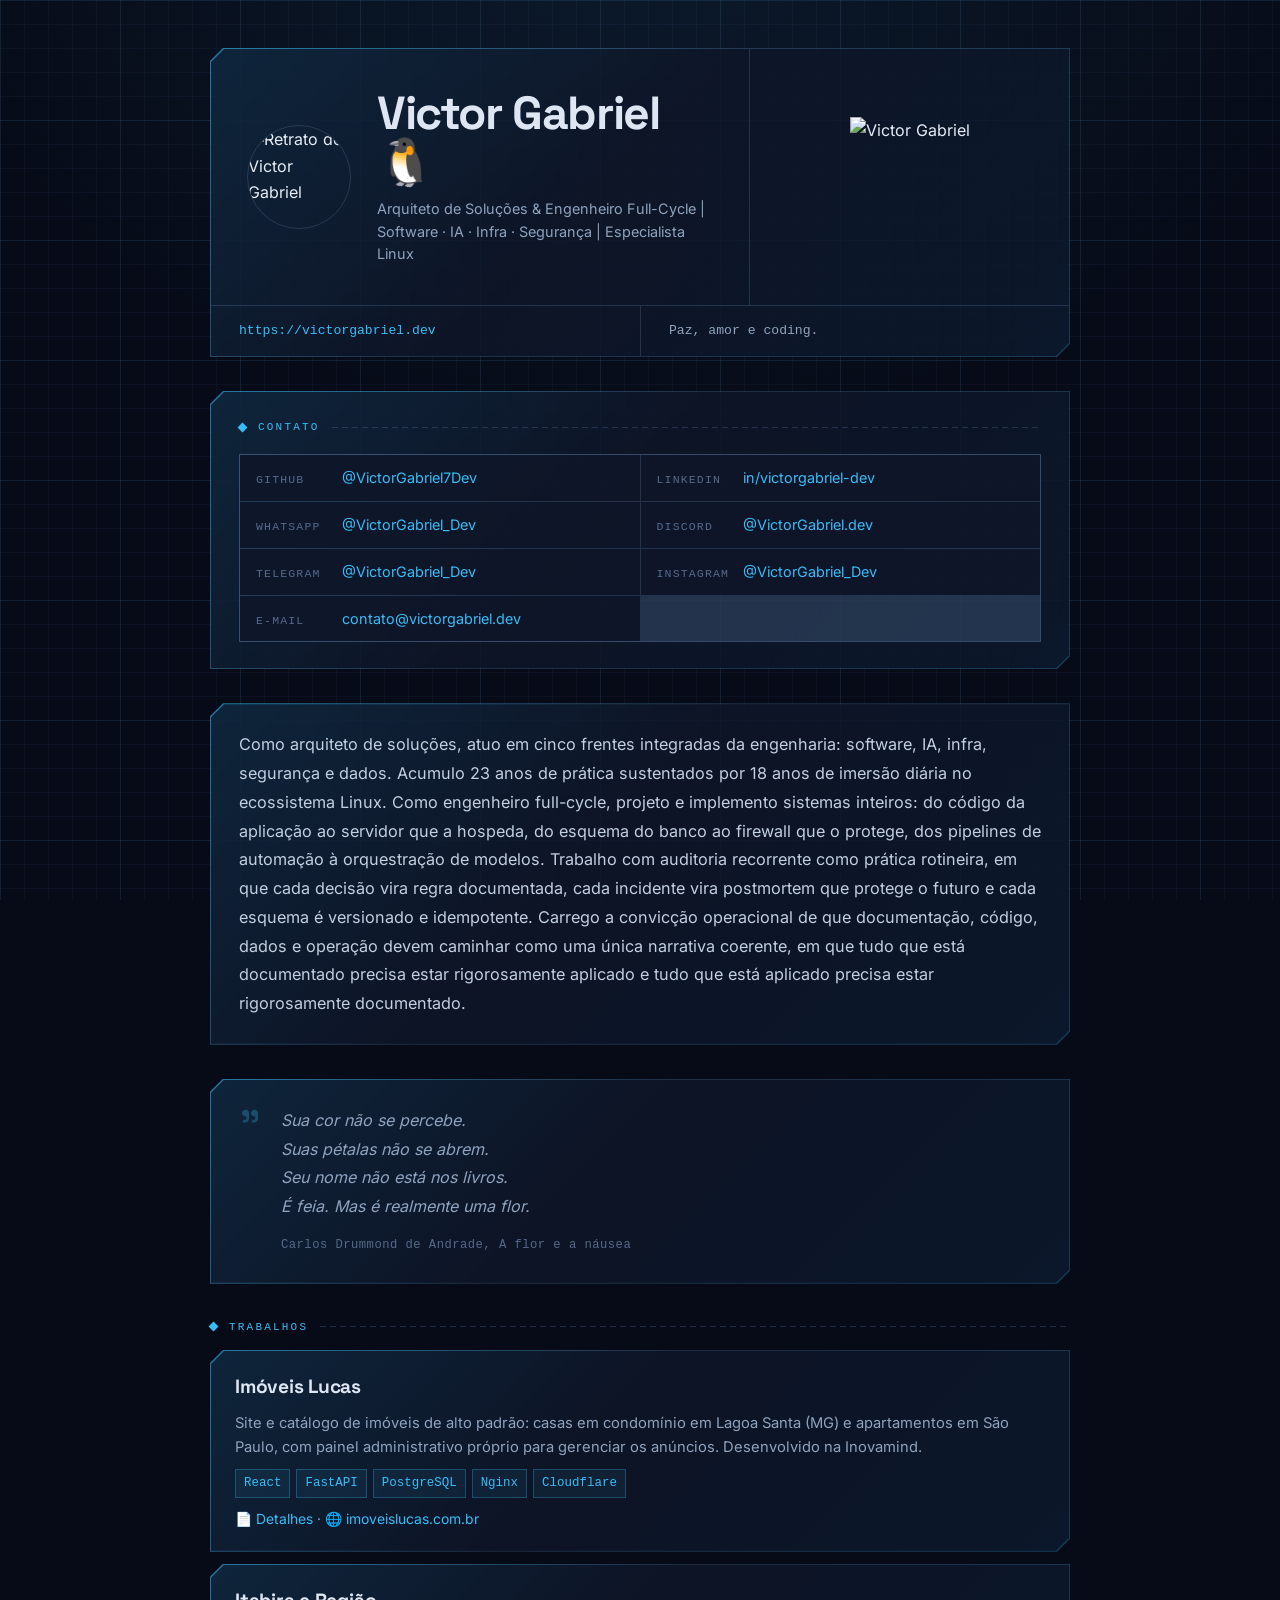
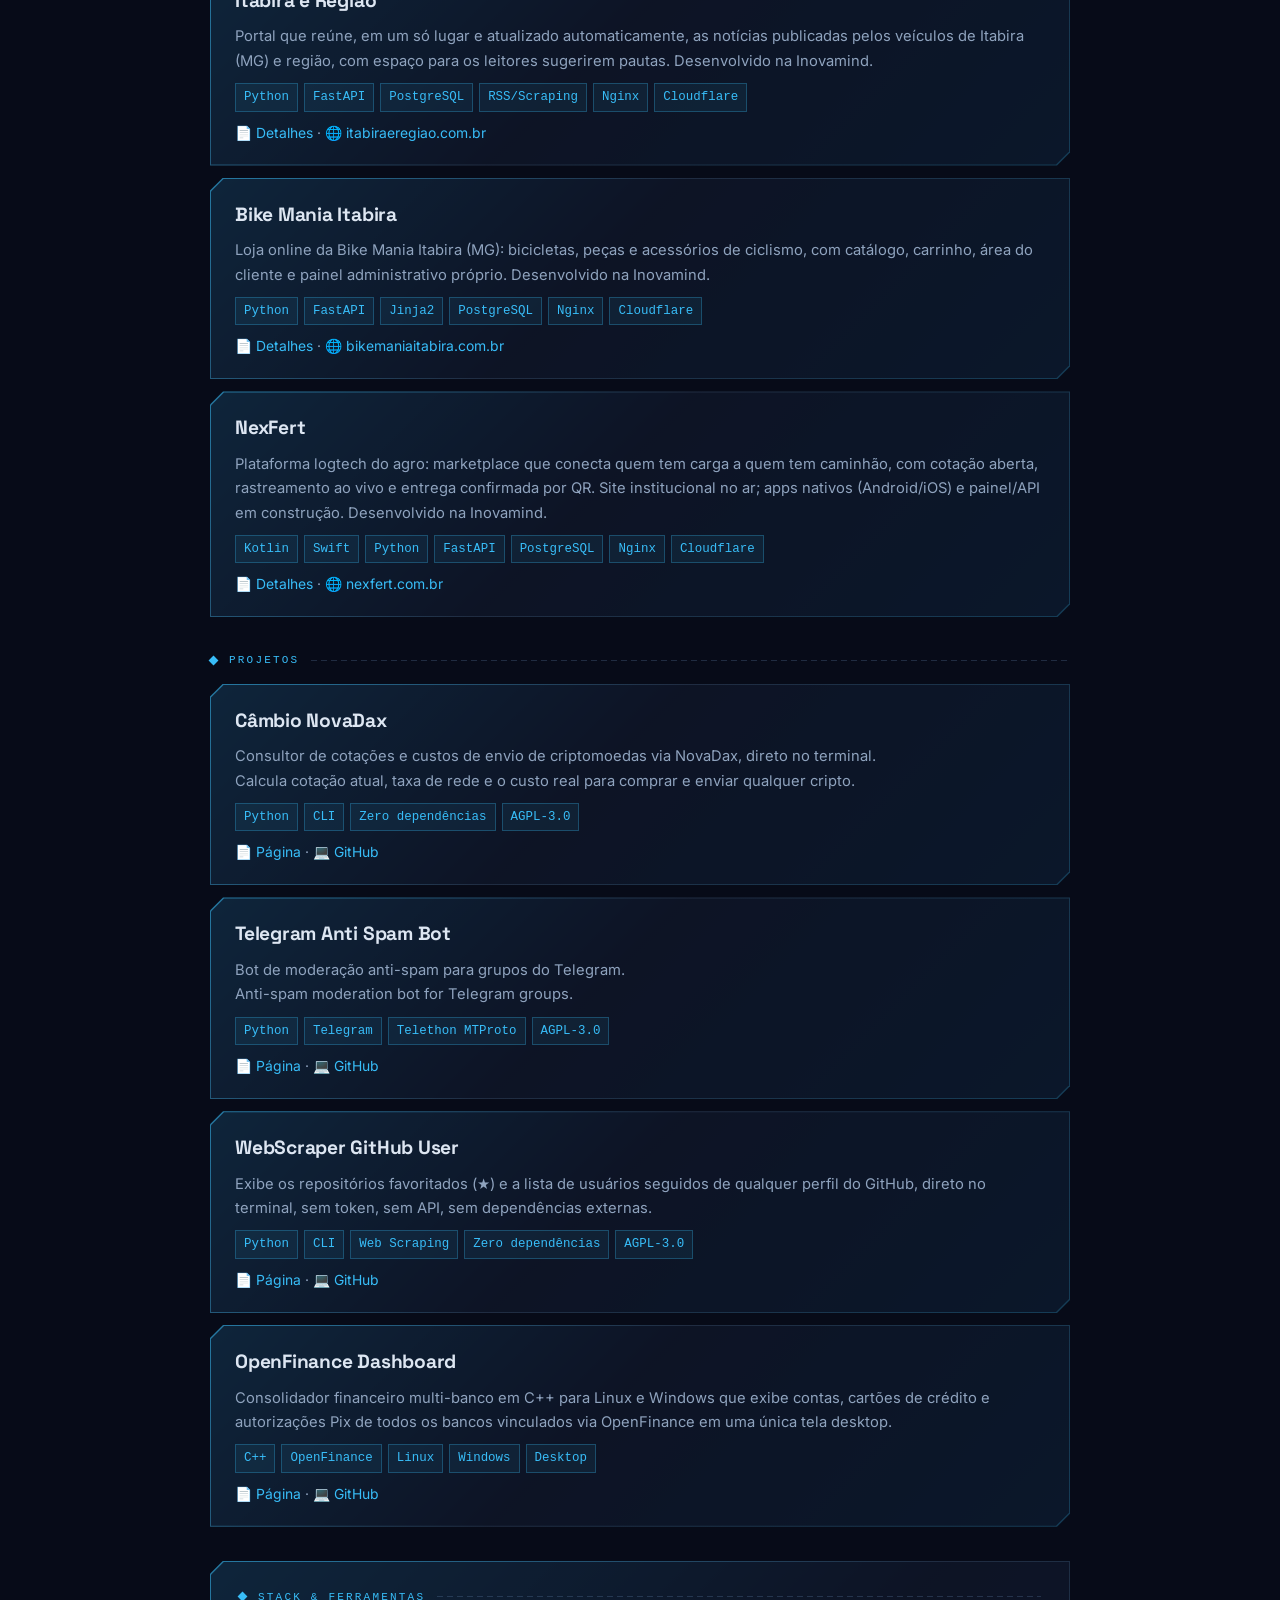
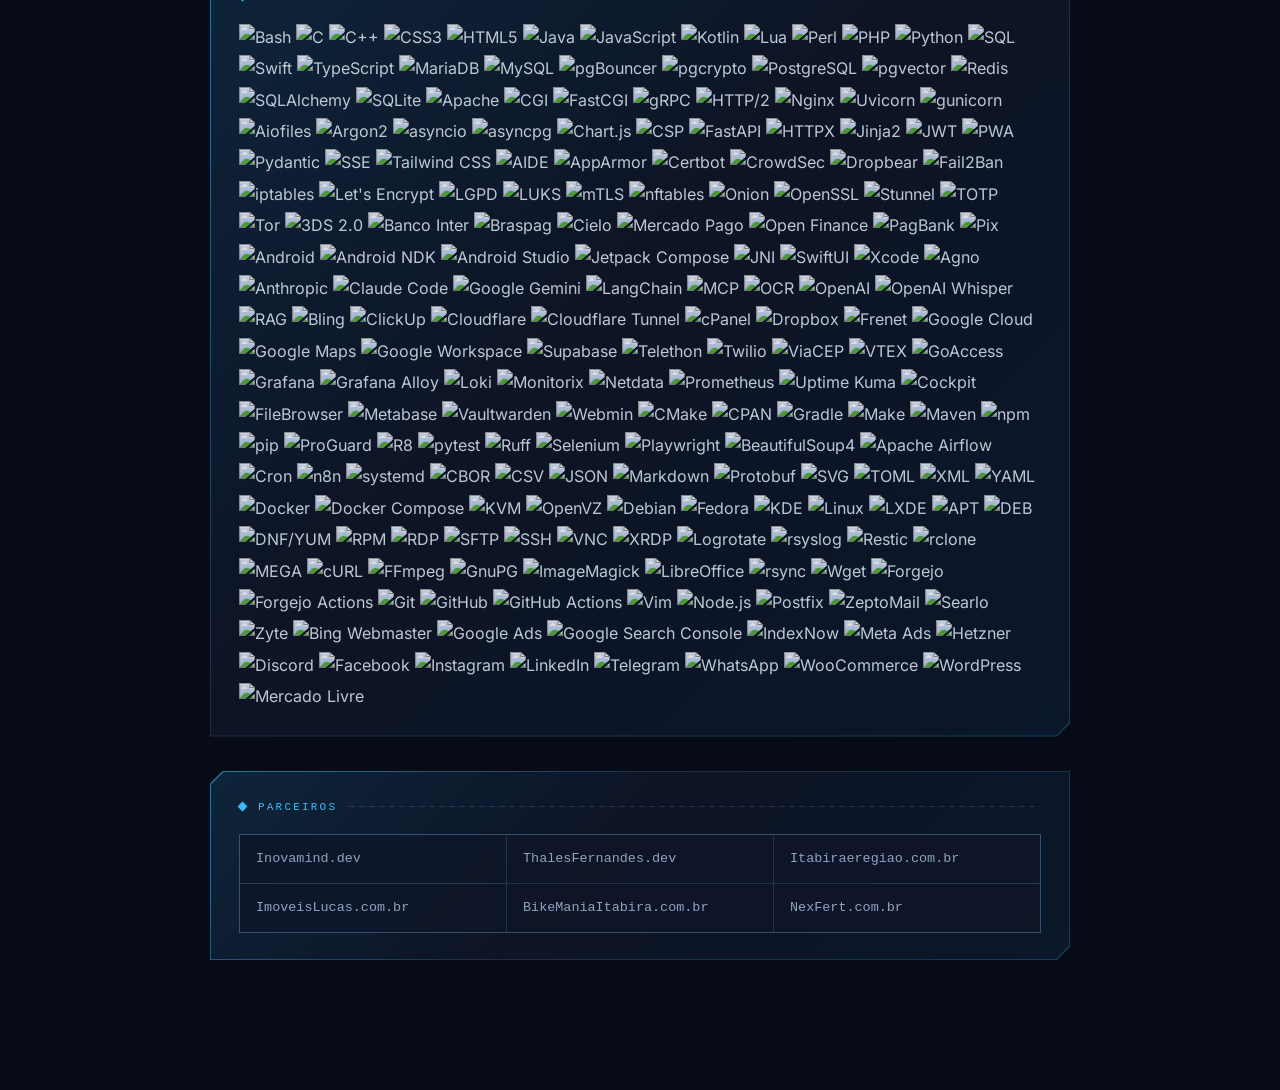
==== commit a6e1bdc7: "Atualiza o espelho do conteúdo servido por https://victorgabriel.dev/ Captura feita por HTTP público" ====
--- a/index.html
+++ b/index.html
@@ -159,7 +159,7 @@
                     <div><strong>GitHub</strong> <a href="https://github.com/VictorGabriel7Dev">@VictorGabriel7Dev</a></div>
                     <div><strong>LinkedIn</strong> <a href="https://www.linkedin.com/in/victorgabriel-dev">in/victorgabriel-dev</a></div>
                     <div><strong>WhatsApp</strong> <a href="https://wa.me/@VictorGabriel_Dev">@VictorGabriel_Dev</a></div>
-                    <div><strong>Discord</strong> @VictorGabriel.dev</div>
+                    <div><strong>Discord</strong> <a href="https://discord.com/users/1481407654458036265">@VictorGabriel.dev</a></div>
                     <div><strong>Telegram</strong> <a href="https://t.me/VictorGabriel_Dev">@VictorGabriel_Dev</a></div>
                     <div><strong>Instagram</strong> <a href="https://www.instagram.com/VictorGabriel_Dev">@VictorGabriel_Dev</a></div>
                     <div><strong>E-mail</strong> <a href="mailto:contato@victorgabriel.dev">contato@victorgabriel.dev</a></div>
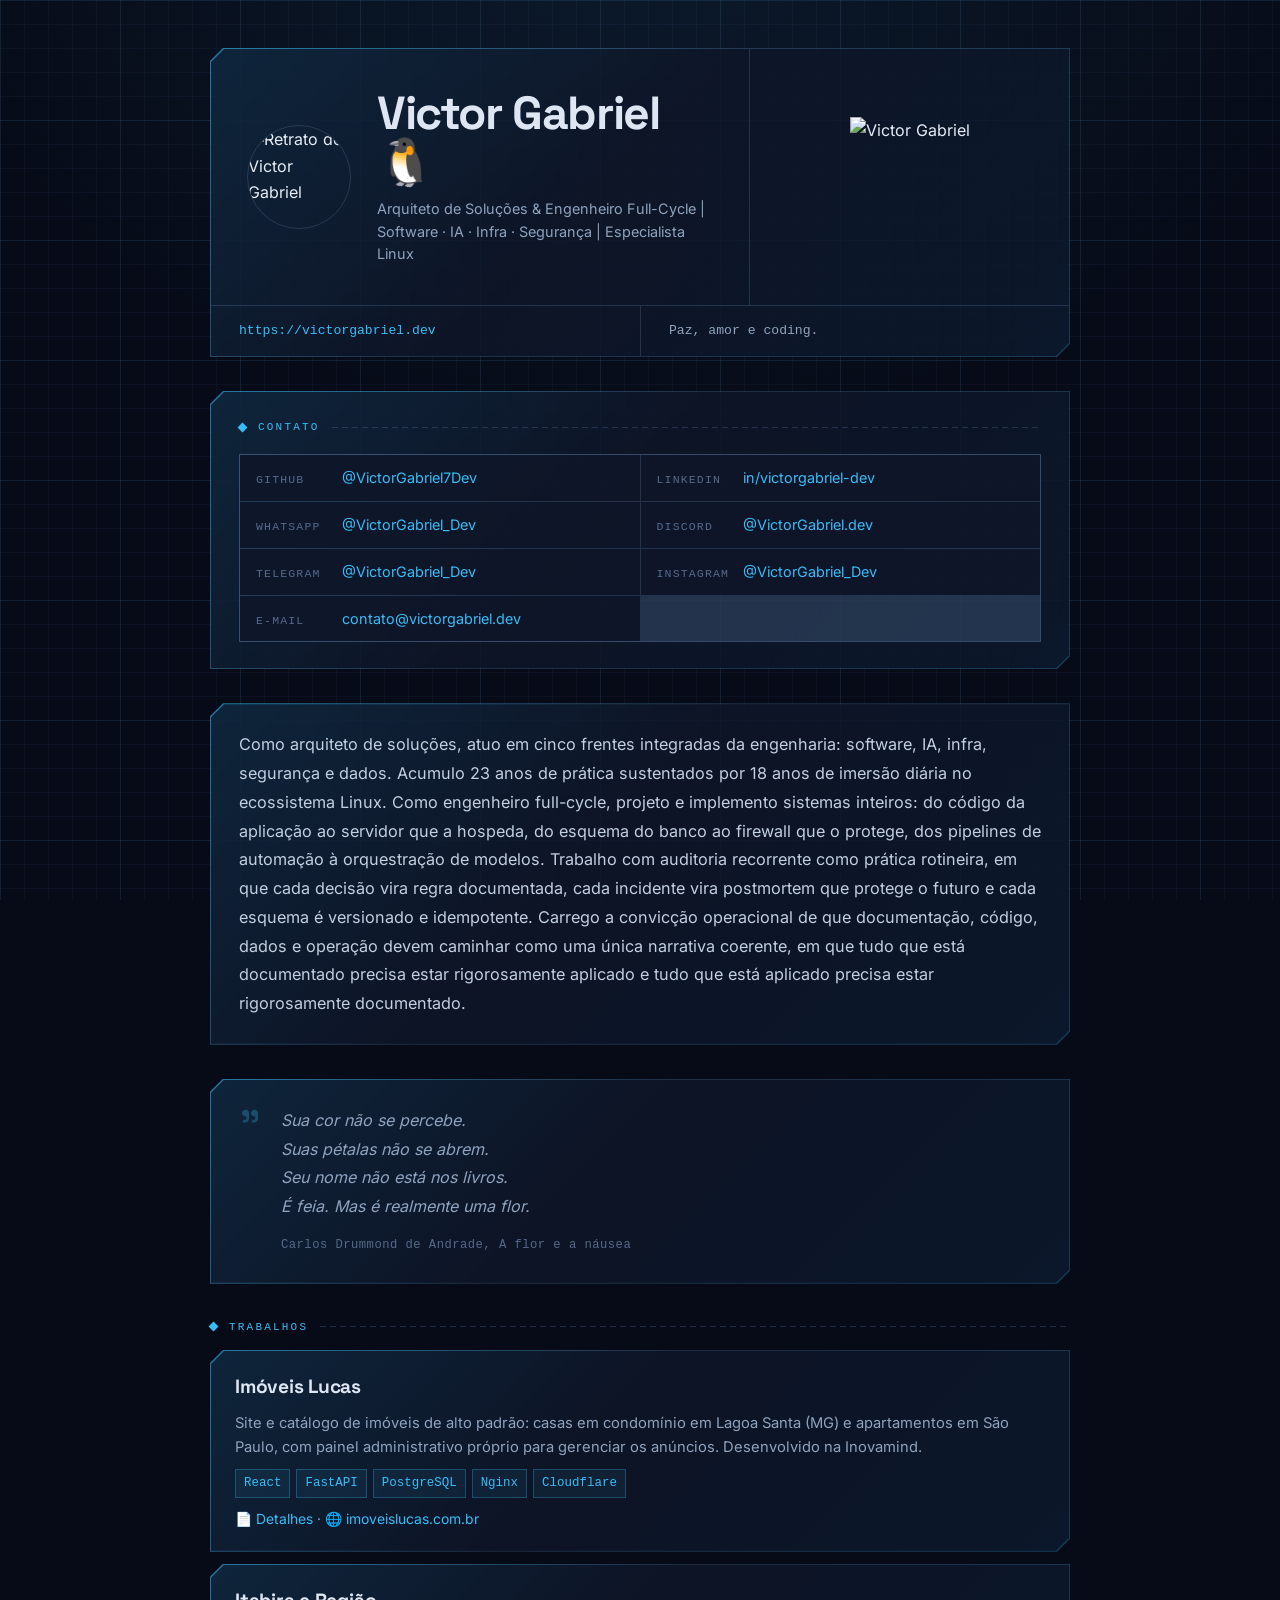
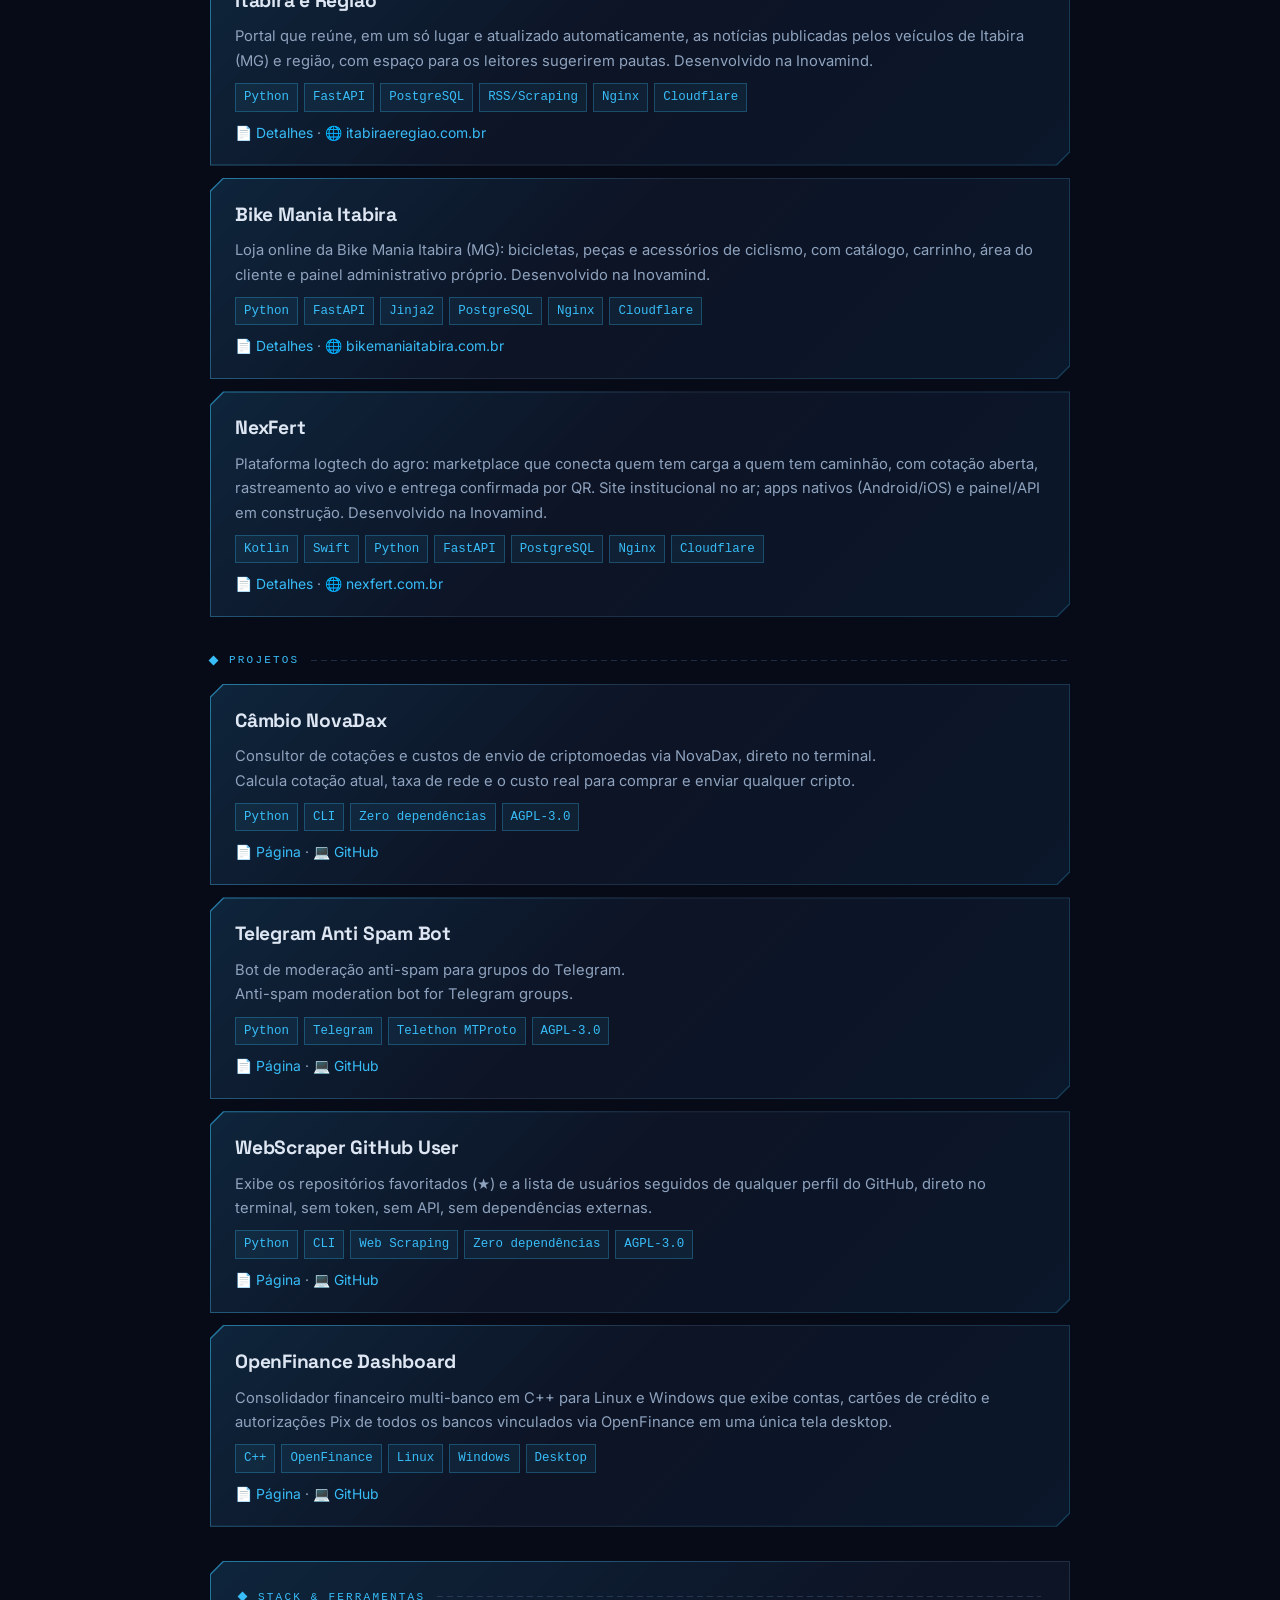
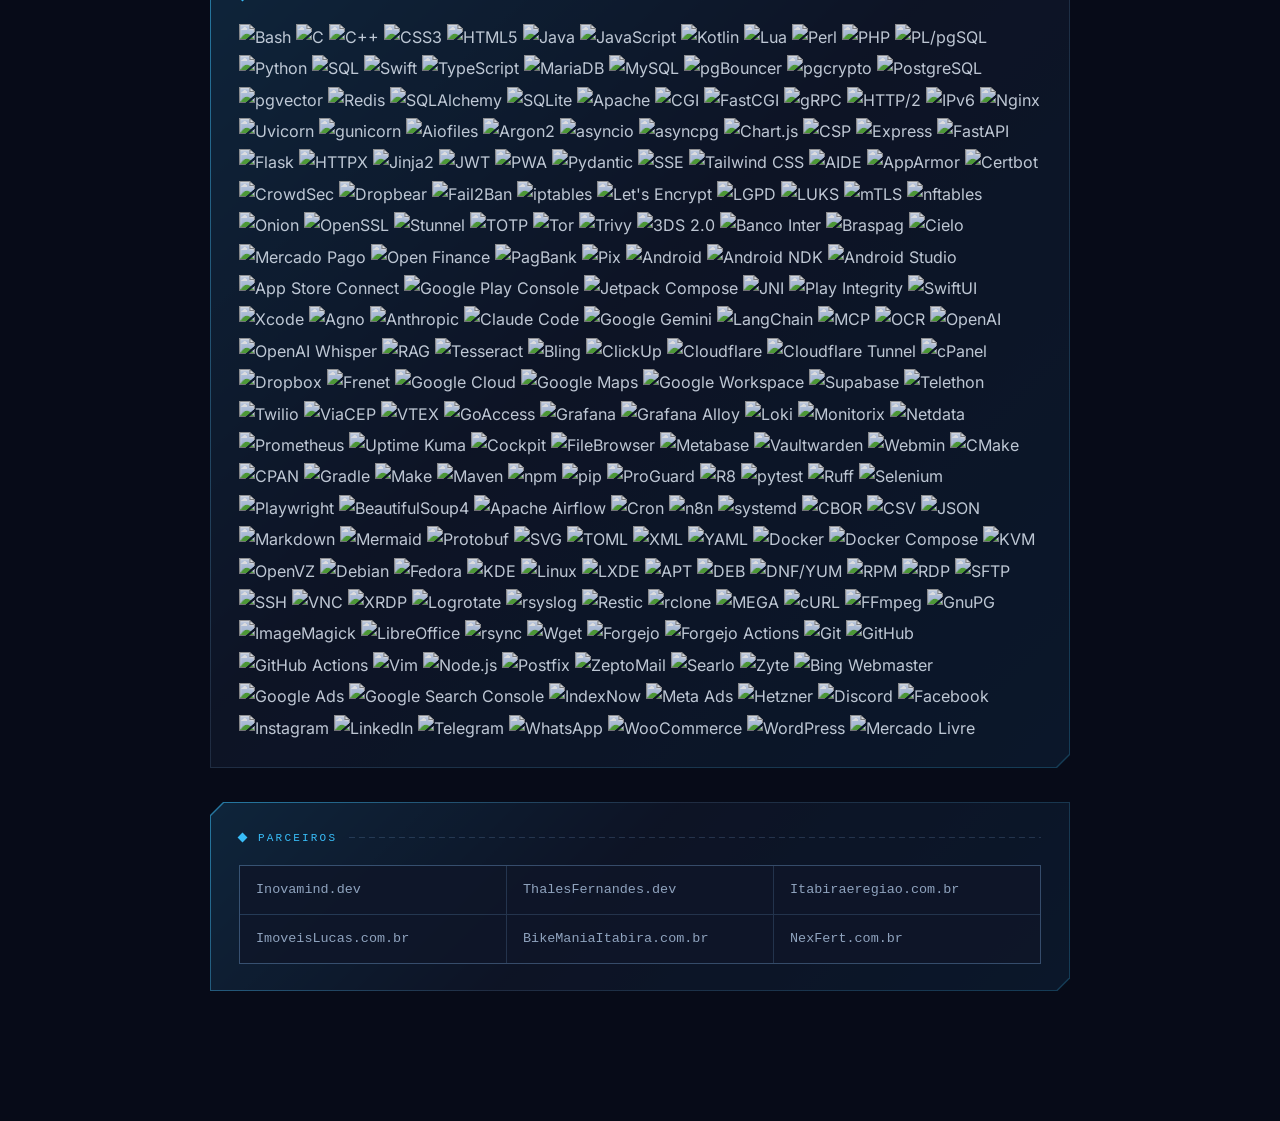
==== commit 9857b8f5: "Atualiza o espelho do conteúdo servido por https://victorgabriel.dev/ Captura feita por HTTP público" ====
--- a/index.html
+++ b/index.html
@@ -270,6 +270,7 @@
             <img src="https://img.shields.io/badge/-Lua-2C2D72?logo=lua&logoColor=white&style=flat" alt="Lua">
             <img src="https://img.shields.io/badge/-Perl-39457E?logo=perl&logoColor=white&style=flat" alt="Perl">
             <img src="https://img.shields.io/badge/-PHP-777BB4?logo=php&logoColor=white&style=flat" alt="PHP">
+            <img src="https://img.shields.io/badge/-PL%2FpgSQL-336791?logo=postgresql&logoColor=white&style=flat" alt="PL/pgSQL">
             <img src="https://img.shields.io/badge/-Python-3776AB?logo=python&logoColor=white&style=flat" alt="Python">
             <img src="https://img.shields.io/badge/-SQL-336791?logoColor=white&style=flat" alt="SQL">
             <img src="https://img.shields.io/badge/-Swift-F05138?logo=swift&logoColor=white&style=flat" alt="Swift">
@@ -288,6 +289,7 @@
             <img src="https://img.shields.io/badge/-FastCGI-333333?logoColor=white&style=flat" alt="FastCGI">
             <img src="https://img.shields.io/badge/-gRPC-244C5A?logoColor=white&style=flat" alt="gRPC">
             <img src="https://img.shields.io/badge/-HTTP%2F2-333333?logoColor=white&style=flat" alt="HTTP/2">
+            <img src="https://img.shields.io/badge/-IPv6-333333?logoColor=white&style=flat" alt="IPv6">
             <img src="https://img.shields.io/badge/-Nginx-009639?logo=nginx&logoColor=white&style=flat" alt="Nginx">
             <img src="https://img.shields.io/badge/-Uvicorn-499848?logo=gunicorn&logoColor=white&style=flat" alt="Uvicorn">
             <img src="https://img.shields.io/badge/-gunicorn-499848?logo=gunicorn&logoColor=white&style=flat" alt="gunicorn">
@@ -297,7 +299,9 @@
             <img src="https://img.shields.io/badge/-asyncpg-4169E1?logo=postgresql&logoColor=white&style=flat" alt="asyncpg">
             <img src="https://img.shields.io/badge/-Chart.js-FF6384?logo=chartdotjs&logoColor=white&style=flat" alt="Chart.js">
             <img src="https://img.shields.io/badge/-CSP-333333?logo=html5&logoColor=white&style=flat" alt="CSP">
+            <img src="https://img.shields.io/badge/-Express-000000?logo=express&logoColor=white&style=flat" alt="Express">
             <img src="https://img.shields.io/badge/-FastAPI-009688?logo=fastapi&logoColor=white&style=flat" alt="FastAPI">
+            <img src="https://img.shields.io/badge/-Flask-000000?logo=flask&logoColor=white&style=flat" alt="Flask">
             <img src="https://img.shields.io/badge/-HTTPX-3776AB?logo=python&logoColor=white&style=flat" alt="HTTPX">
             <img src="https://img.shields.io/badge/-Jinja2-B41717?logo=jinja&logoColor=white&style=flat" alt="Jinja2">
             <img src="https://img.shields.io/badge/-JWT-000000?logo=jsonwebtokens&logoColor=white&style=flat" alt="JWT">
@@ -322,6 +326,7 @@
             <img src="https://img.shields.io/badge/-Stunnel-333333?logoColor=white&style=flat" alt="Stunnel">
             <img src="https://img.shields.io/badge/-TOTP-6C3483?logoColor=white&style=flat" alt="TOTP">
             <img src="https://img.shields.io/badge/-Tor-7D4698?logo=torproject&logoColor=white&style=flat" alt="Tor">
+            <img src="https://img.shields.io/badge/-Trivy-1904DA?logo=trivy&logoColor=white&style=flat" alt="Trivy">
             <img src="https://img.shields.io/badge/-3DS%202.0-003580?logoColor=white&style=flat" alt="3DS 2.0">
             <img src="https://img.shields.io/badge/-Banco%20Inter-FF7A00?logoColor=white&style=flat" alt="Banco Inter">
             <img src="https://img.shields.io/badge/-Braspag-005CA9?logoColor=white&style=flat" alt="Braspag">
@@ -333,8 +338,11 @@
             <img src="https://img.shields.io/badge/-Android-34A853?logo=android&logoColor=white&style=flat" alt="Android">
             <img src="https://img.shields.io/badge/-Android%20NDK-34A853?logo=android&logoColor=white&style=flat" alt="Android NDK">
             <img src="https://img.shields.io/badge/-Android%20Studio-3DDC84?logo=androidstudio&logoColor=white&style=flat" alt="Android Studio">
+            <img src="https://img.shields.io/badge/-App%20Store%20Connect-0D96F6?logo=appstore&logoColor=white&style=flat" alt="App Store Connect">
+            <img src="https://img.shields.io/badge/-Google%20Play%20Console-414141?logo=googleplay&logoColor=white&style=flat" alt="Google Play Console">
             <img src="https://img.shields.io/badge/-Jetpack%20Compose-4285F4?logo=jetpackcompose&logoColor=white&style=flat" alt="Jetpack Compose">
             <img src="https://img.shields.io/badge/-JNI-ED8B00?logo=openjdk&logoColor=white&style=flat" alt="JNI">
+            <img src="https://img.shields.io/badge/-Play%20Integrity-34A853?logo=googleplay&logoColor=white&style=flat" alt="Play Integrity">
             <img src="https://img.shields.io/badge/-SwiftUI-2196F3?logo=swift&logoColor=white&style=flat" alt="SwiftUI">
             <img src="https://img.shields.io/badge/-Xcode-147EFB?logo=xcode&logoColor=white&style=flat" alt="Xcode">
             <img src="https://img.shields.io/badge/-Agno-000000?logo=anthropic&logoColor=white&style=flat" alt="Agno">
@@ -347,6 +355,7 @@
             <img src="https://img.shields.io/badge/-OpenAI-412991?logo=openai&logoColor=white&style=flat" alt="OpenAI">
             <img src="https://img.shields.io/badge/-OpenAI%20Whisper-412991?logo=openai&logoColor=white&style=flat" alt="OpenAI Whisper">
             <img src="https://img.shields.io/badge/-RAG-333333?logoColor=white&style=flat" alt="RAG">
+            <img src="https://img.shields.io/badge/-Tesseract-333333?logoColor=white&style=flat" alt="Tesseract">
             <img src="https://img.shields.io/badge/-Bling-E8692A?logoColor=white&style=flat" alt="Bling">
             <img src="https://img.shields.io/badge/-ClickUp-7B68EE?logo=clickup&logoColor=white&style=flat" alt="ClickUp">
             <img src="https://img.shields.io/badge/-Cloudflare-F38020?logo=cloudflare&logoColor=white&style=flat" alt="Cloudflare">
@@ -397,6 +406,7 @@
             <img src="https://img.shields.io/badge/-CSV-333333?logoColor=white&style=flat" alt="CSV">
             <img src="https://img.shields.io/badge/-JSON-000000?logo=json&logoColor=white&style=flat" alt="JSON">
             <img src="https://img.shields.io/badge/-Markdown-000000?logo=markdown&logoColor=white&style=flat" alt="Markdown">
+            <img src="https://img.shields.io/badge/-Mermaid-FF3670?logo=mermaid&logoColor=white&style=flat" alt="Mermaid">
             <img src="https://img.shields.io/badge/-Protobuf-4285F4?logo=google&logoColor=white&style=flat" alt="Protobuf">
             <img src="https://img.shields.io/badge/-SVG-FFB13B?logo=svg&logoColor=black&style=flat" alt="SVG">
             <img src="https://img.shields.io/badge/-TOML-9C4121?logo=toml&logoColor=white&style=flat" alt="TOML">
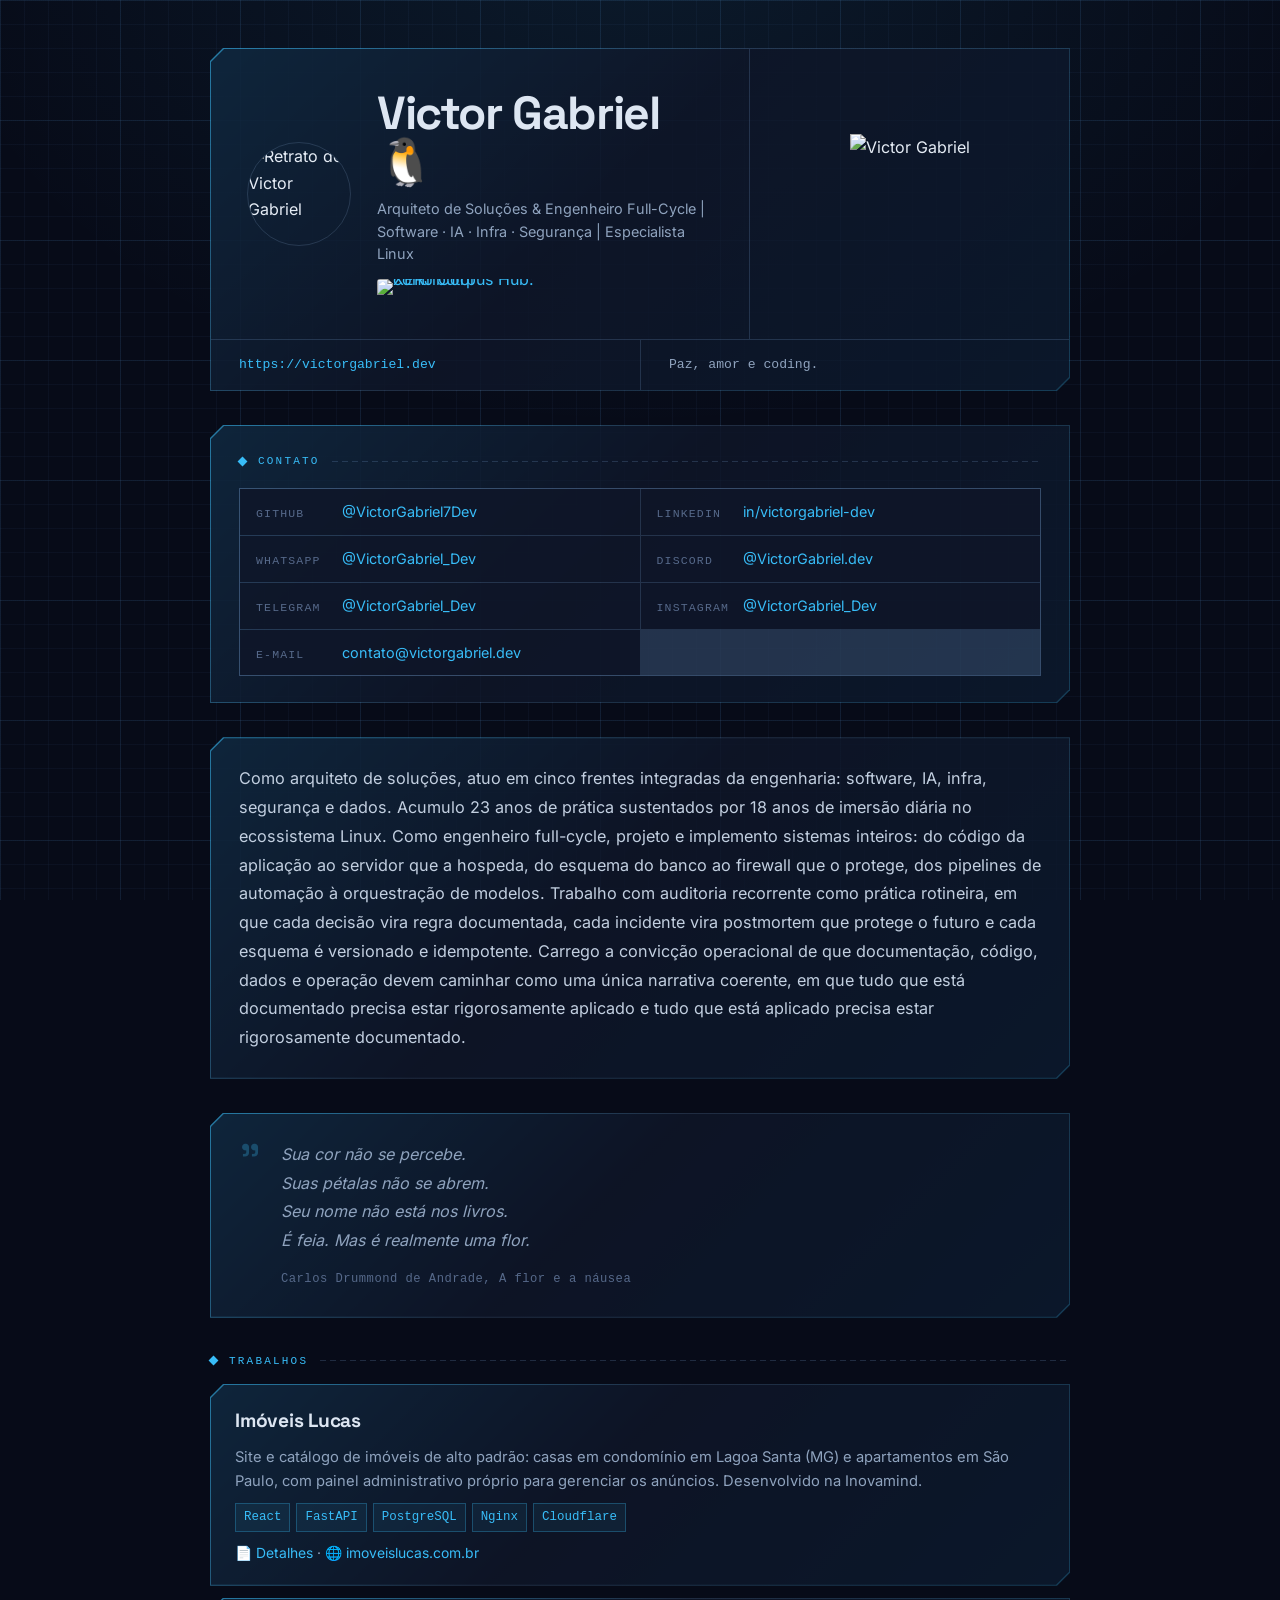
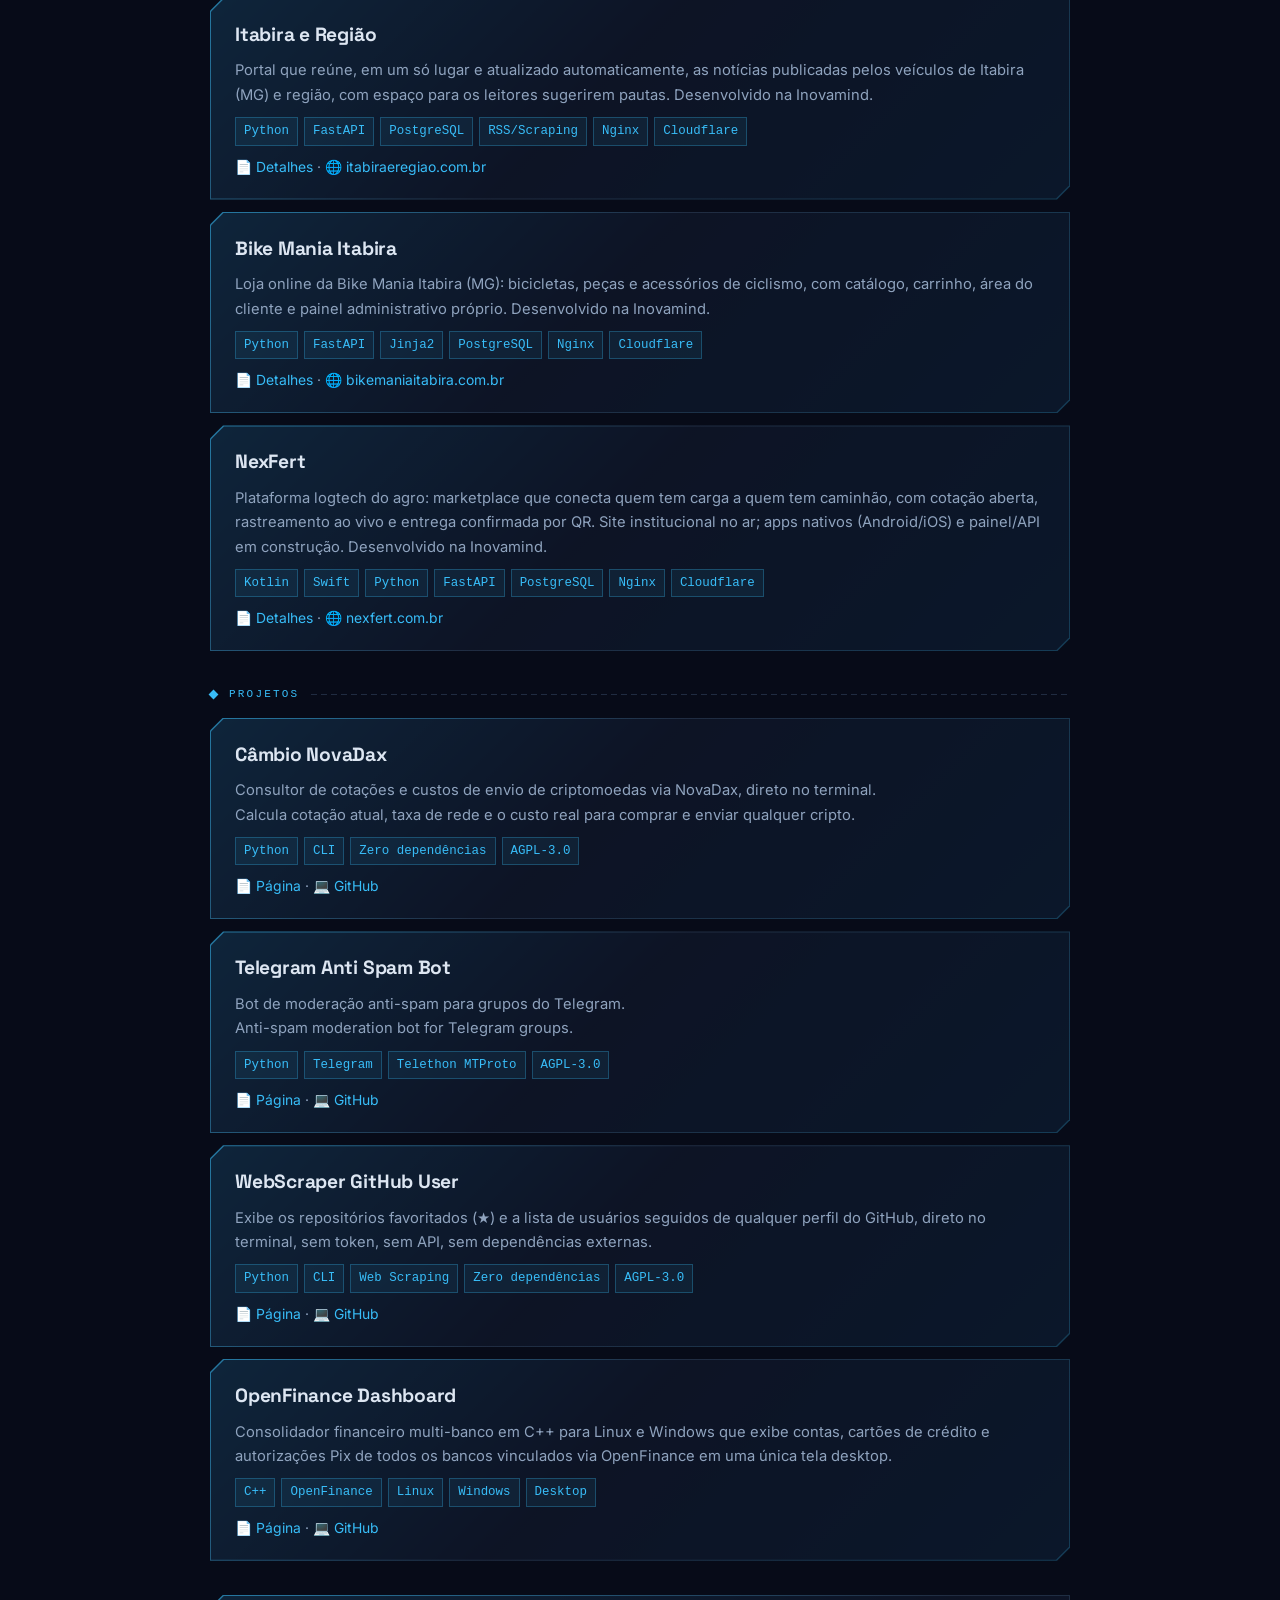
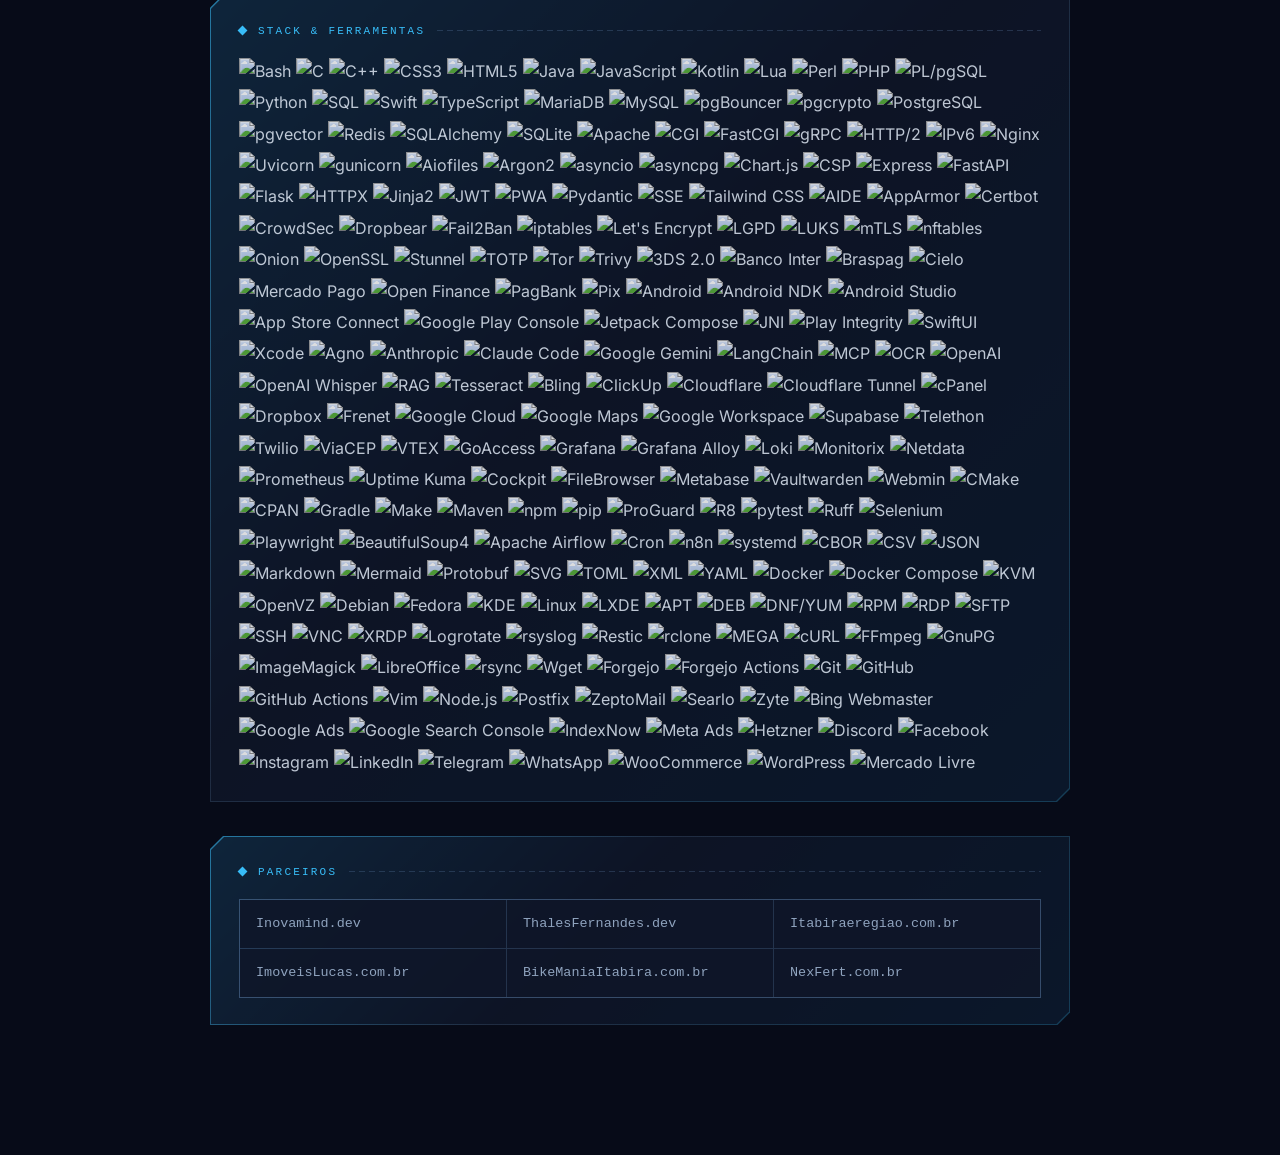
==== commit 9aa06137: "Atualiza o espelho do conteúdo servido por https://victorgabriel.dev/ Captura feita por HTTP público" ====
--- a/index.html
+++ b/index.html
@@ -133,6 +133,9 @@
                         <div class="carimbo-id-texto">
                             <h1>Victor Gabriel 🐧</h1>
                             <p class="headline">Arquiteto de Soluções &amp; Engenheiro Full-Cycle | Software · IA · Infra · Segurança | Especialista Linux</p>
+                            <a class="carimbo-selo" href="https://hub.xerj.org/contributors/VictorGabriel7Dev" target="_blank" rel="noopener">
+                                <img src="https://hub.xerj.org/contributors/VictorGabriel7Dev/badge.svg" alt="XERJ Corpus Hub: contributor" width="199" height="20" decoding="async">
+                            </a>
                         </div>
                     </div>
                     <div class="carimbo-foto">
--- a/css/site.css
+++ b/css/site.css
@@ -212,6 +212,22 @@
     font-size: 0.9rem;
     line-height: 1.55;
     max-width: 34rem;
+}
+
+/* Selo de contribuidor (credencial, nao chip de stack): SVG flat 199x20
+   servido pelo proprio hub. line-height:0 remove a folga da linha de
+   texto em volta da imagem. */
+.carimbo-selo {
+    display: inline-block;
+    margin: 14px 0 0;
+    line-height: 0;
+}
+
+.carimbo-selo img {
+    display: block;
+    height: 20px;
+    width: auto;
+    border-radius: 3px;
 }
 
 .carimbo-rodape {
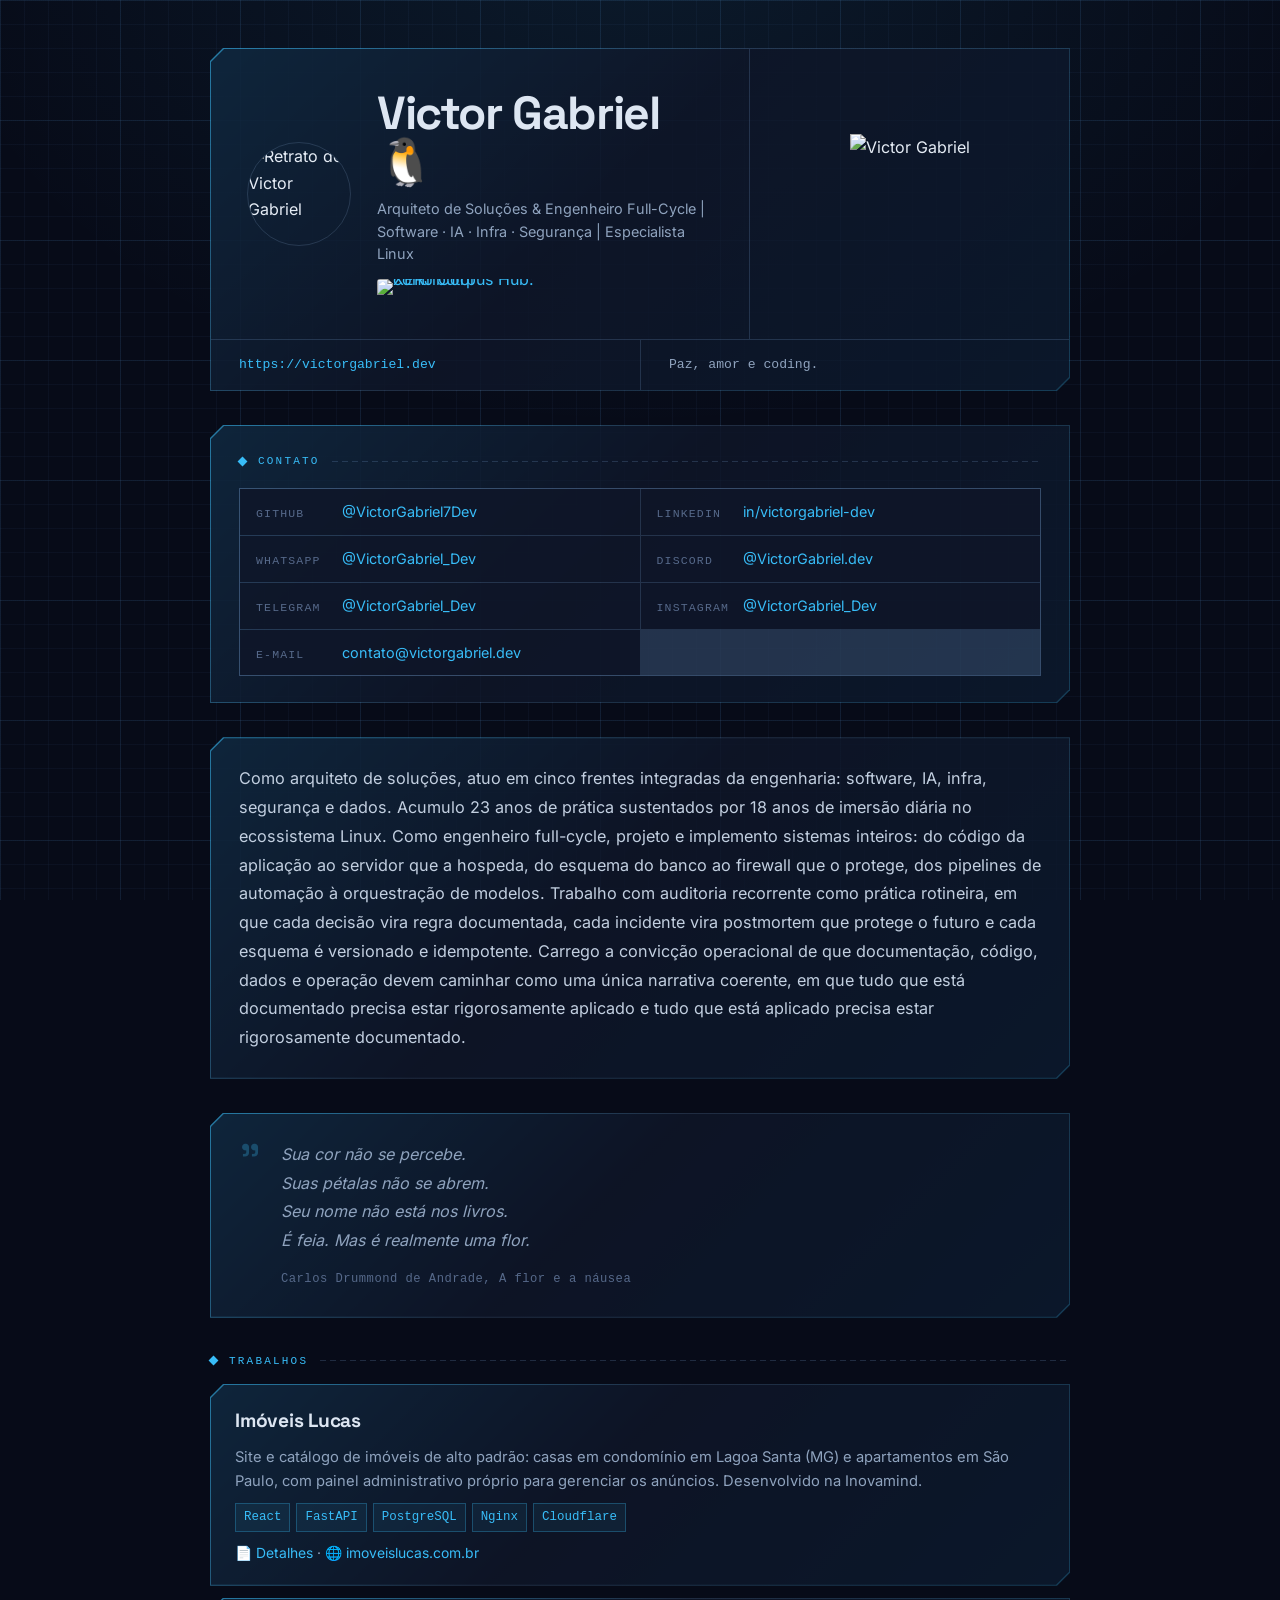
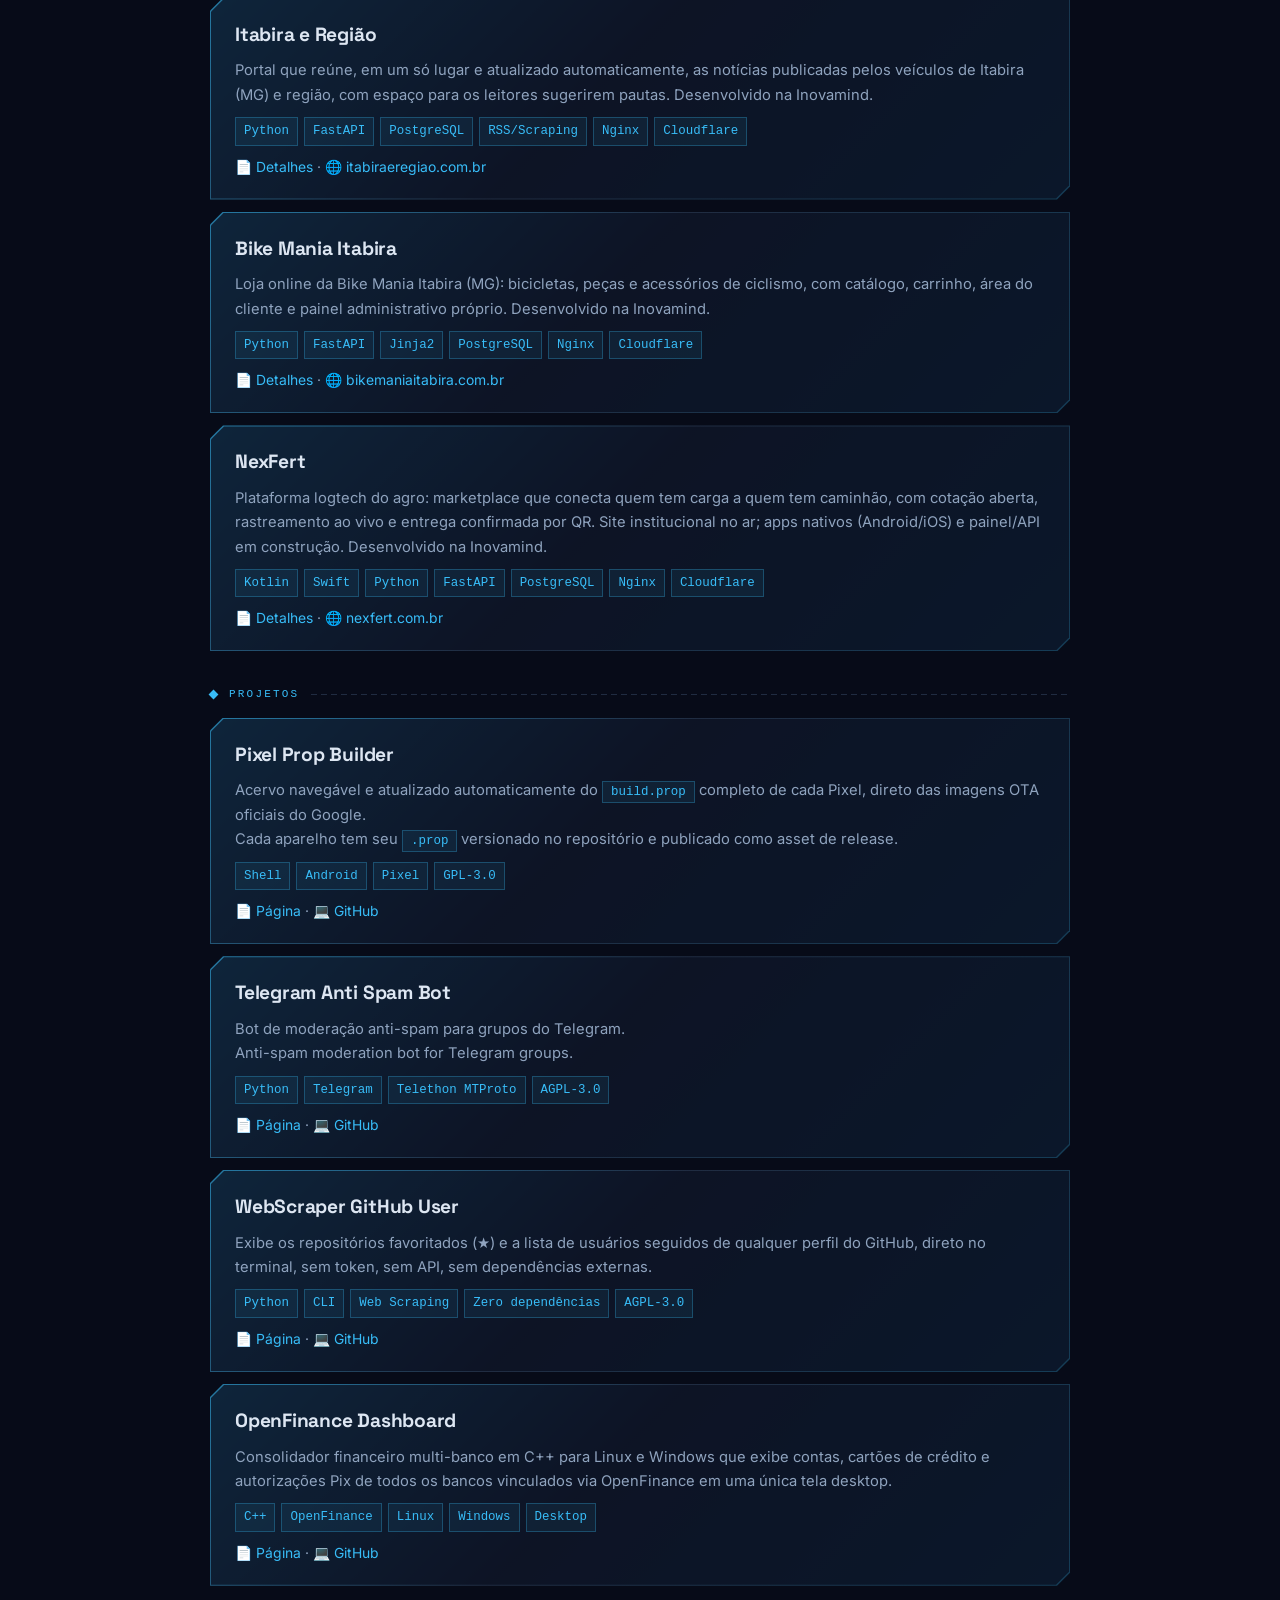
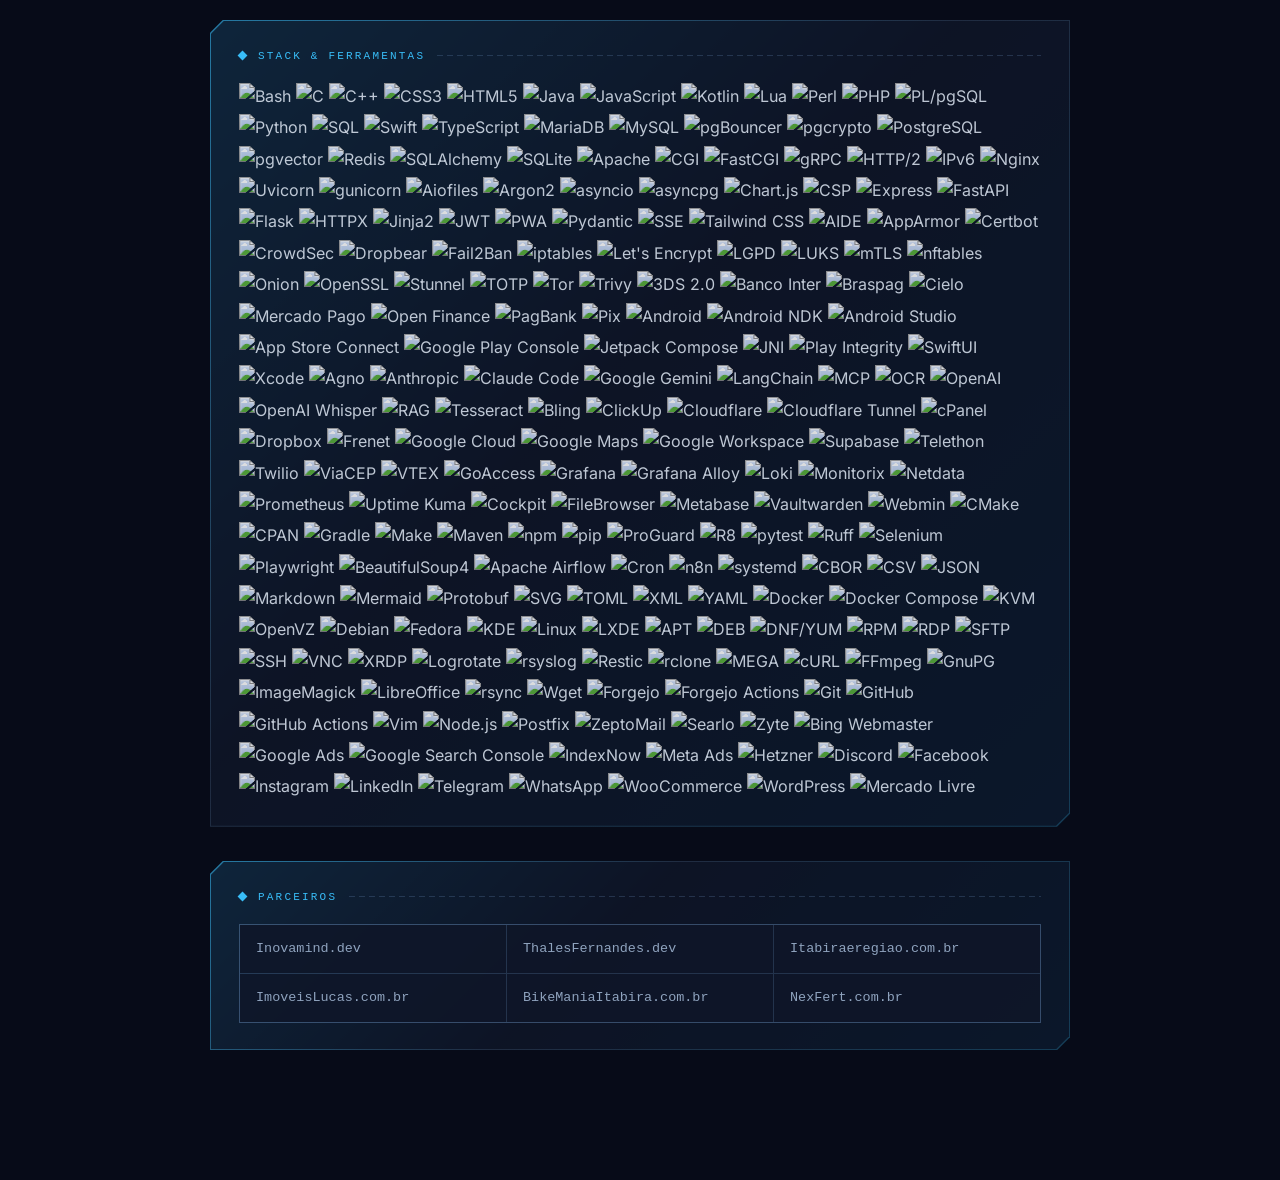
==== commit a3136533: "Atualiza o espelho do conteúdo servido por https://victorgabriel.dev/ Captura feita por HTTP público" ====
--- a/index.html
+++ b/index.html
@@ -225,11 +225,11 @@
             <div class="rotulo">Projetos</div>
             <article class="frame">
                 <div class="inner">
-                    <h3><a href="https://victorgabriel.dev/projetos/cambio-novadax">Câmbio NovaDax</a></h3>
-                    <p>Consultor de cotações e custos de envio de criptomoedas via NovaDax, direto no terminal.<br>
-                       Calcula cotação atual, taxa de rede e o custo real para comprar e enviar qualquer cripto.</p>
-                    <p class="tags"><code>Python</code> <code>CLI</code> <code>Zero dependências</code> <code>AGPL-3.0</code></p>
-                    <p class="acoes"><a href="https://victorgabriel.dev/projetos/cambio-novadax">📄 Página</a> · <a href="https://github.com/VictorGabriel7Dev/cambio-novadax">💻 GitHub</a></p>
+                    <h3><a href="https://victorgabriel.dev/projetos/build.prop">Pixel Prop Builder</a></h3>
+                    <p>Acervo navegável e atualizado automaticamente do <code>build.prop</code> completo de cada Pixel, direto das imagens OTA oficiais do Google.<br>
+                       Cada aparelho tem seu <code>.prop</code> versionado no repositório e publicado como asset de release.</p>
+                    <p class="tags"><code>Shell</code> <code>Android</code> <code>Pixel</code> <code>GPL-3.0</code></p>
+                    <p class="acoes"><a href="https://victorgabriel.dev/projetos/build.prop">📄 Página</a> · <a href="https://github.com/VictorGabriel7Dev/build.prop">💻 GitHub</a></p>
                 </div>
             </article>
             <article class="frame">
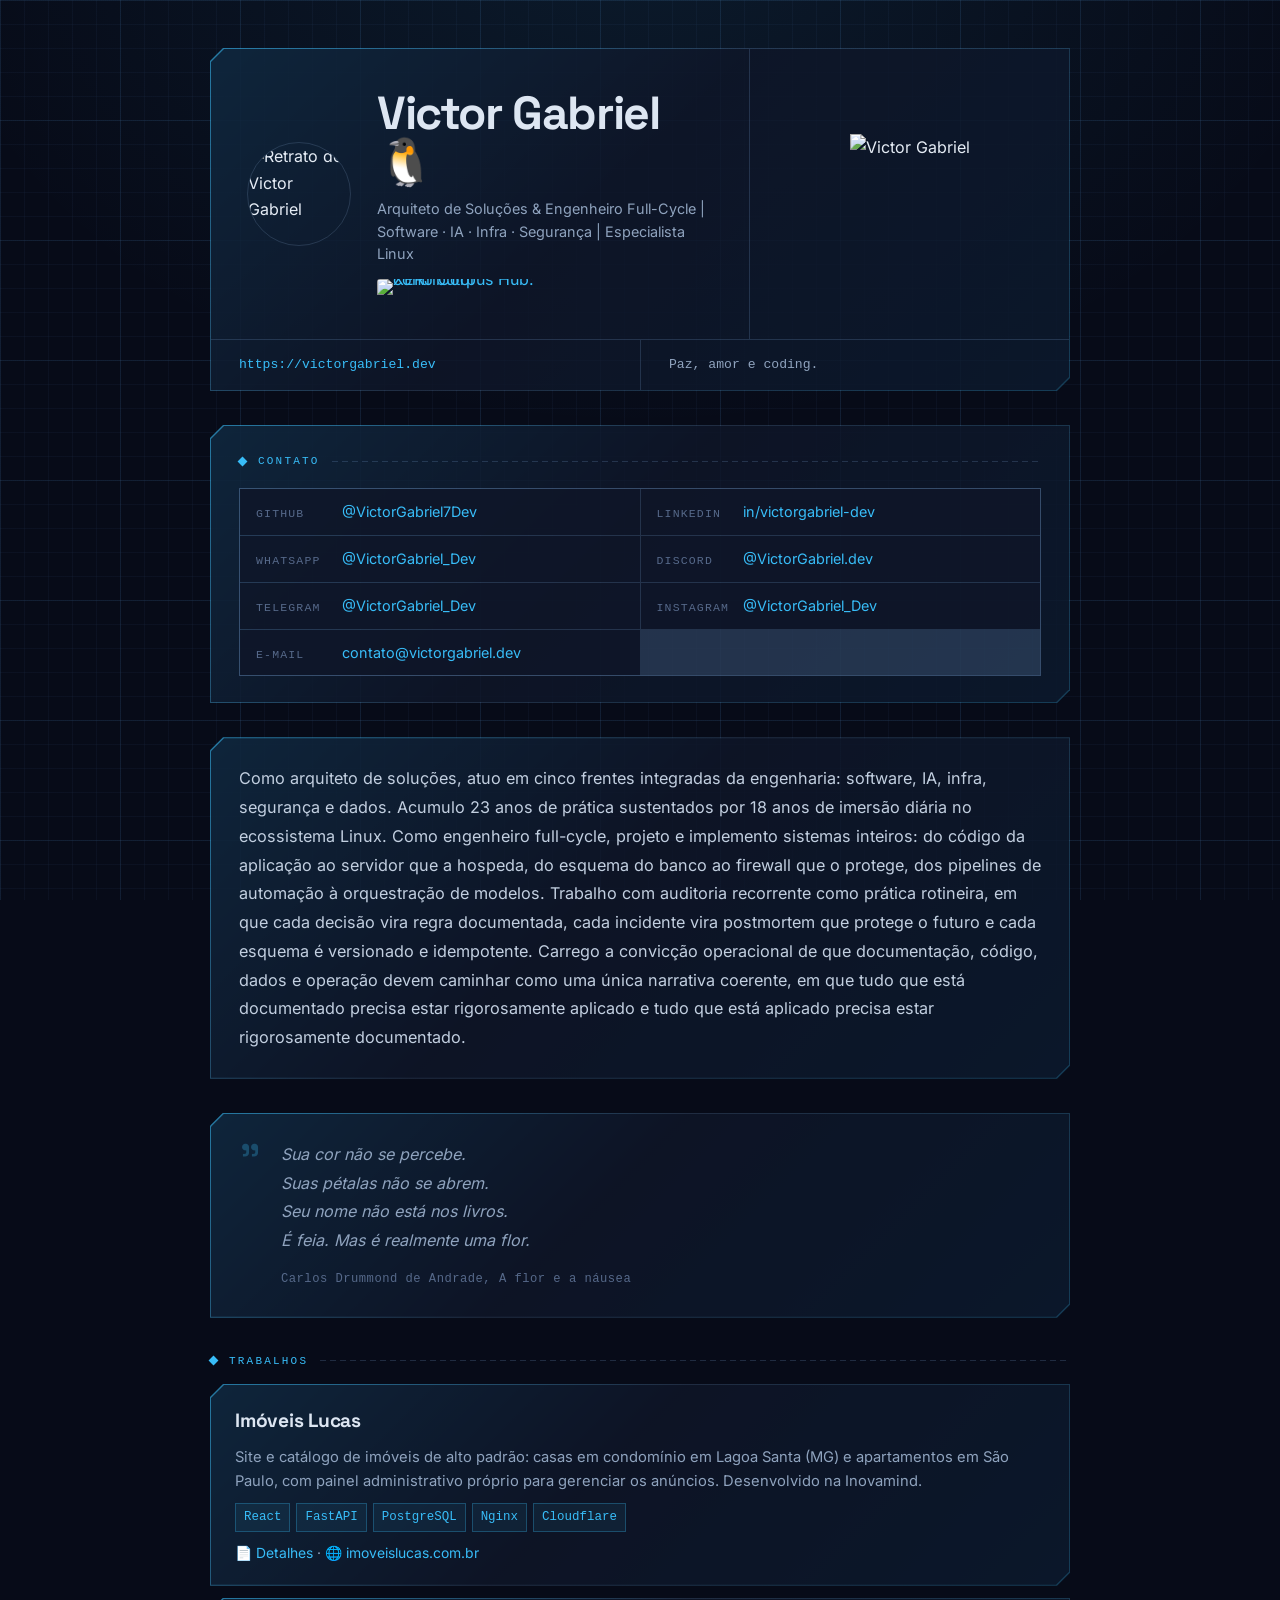
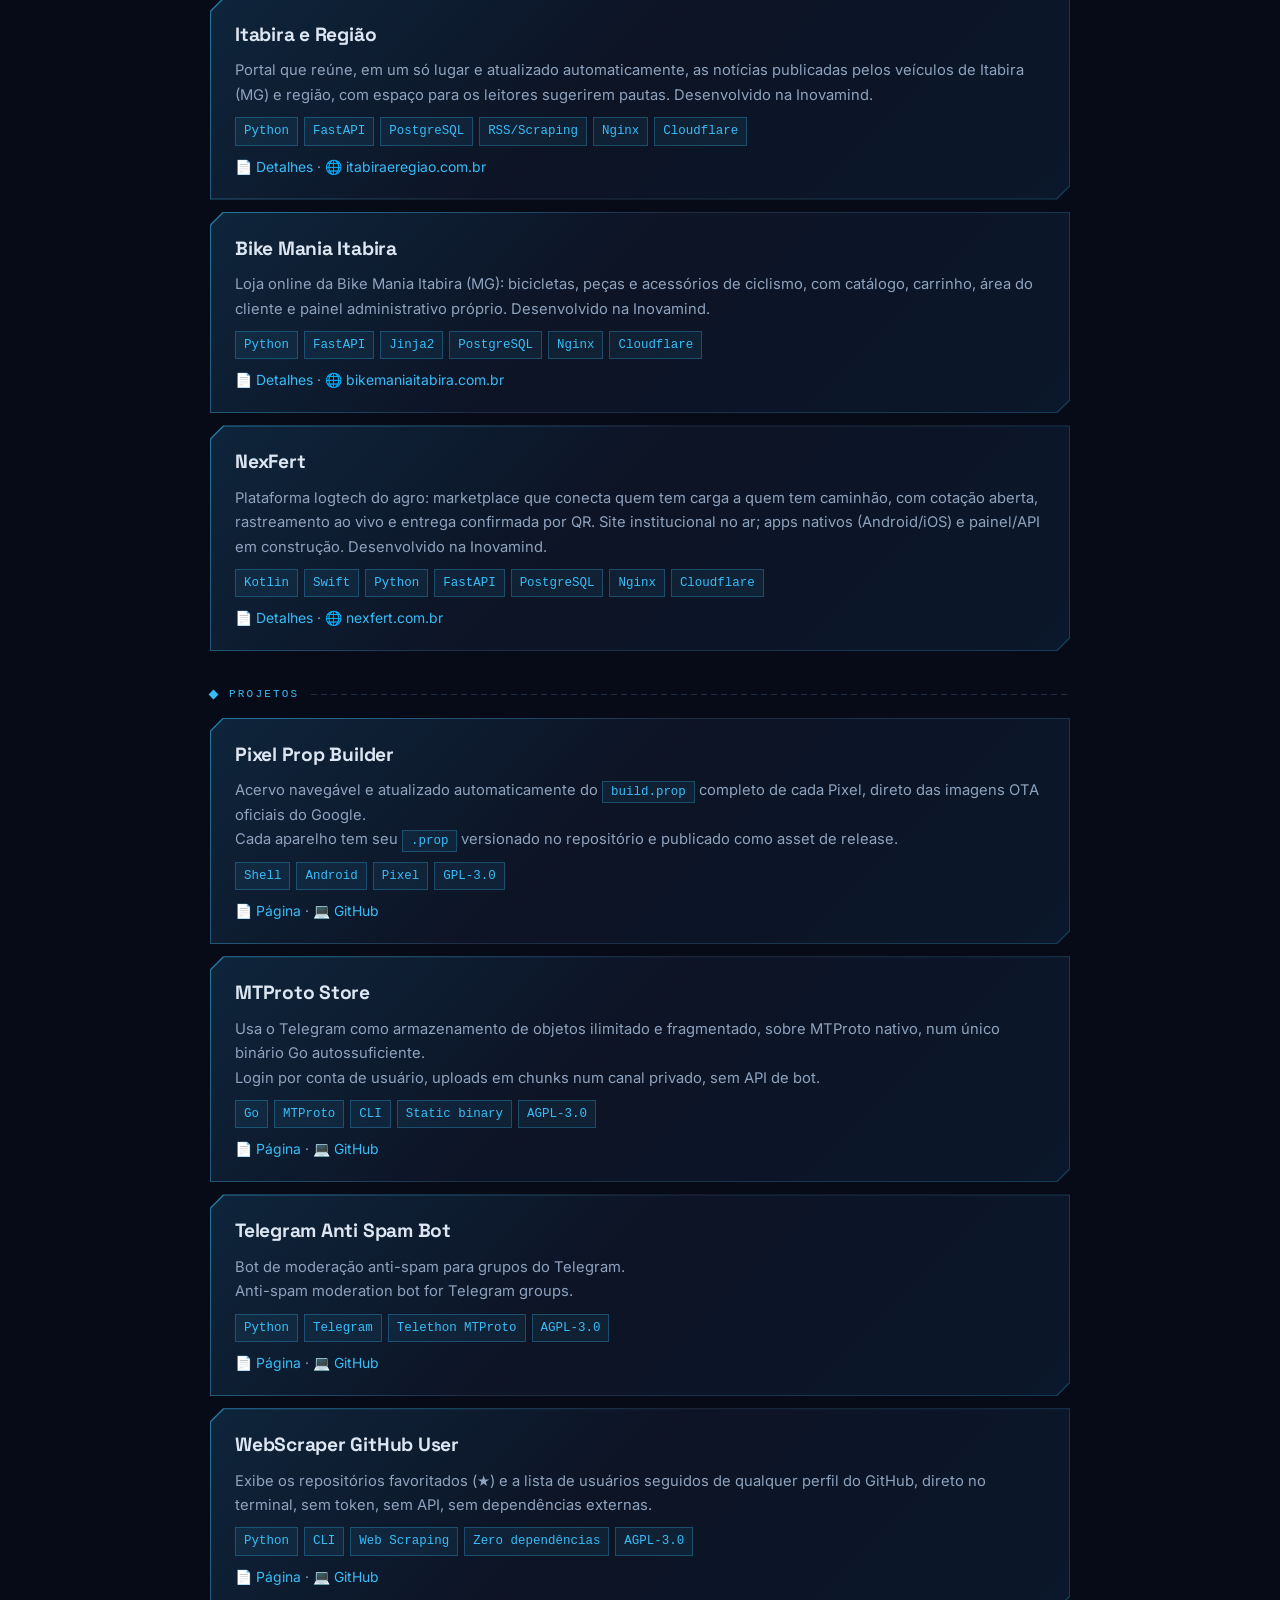
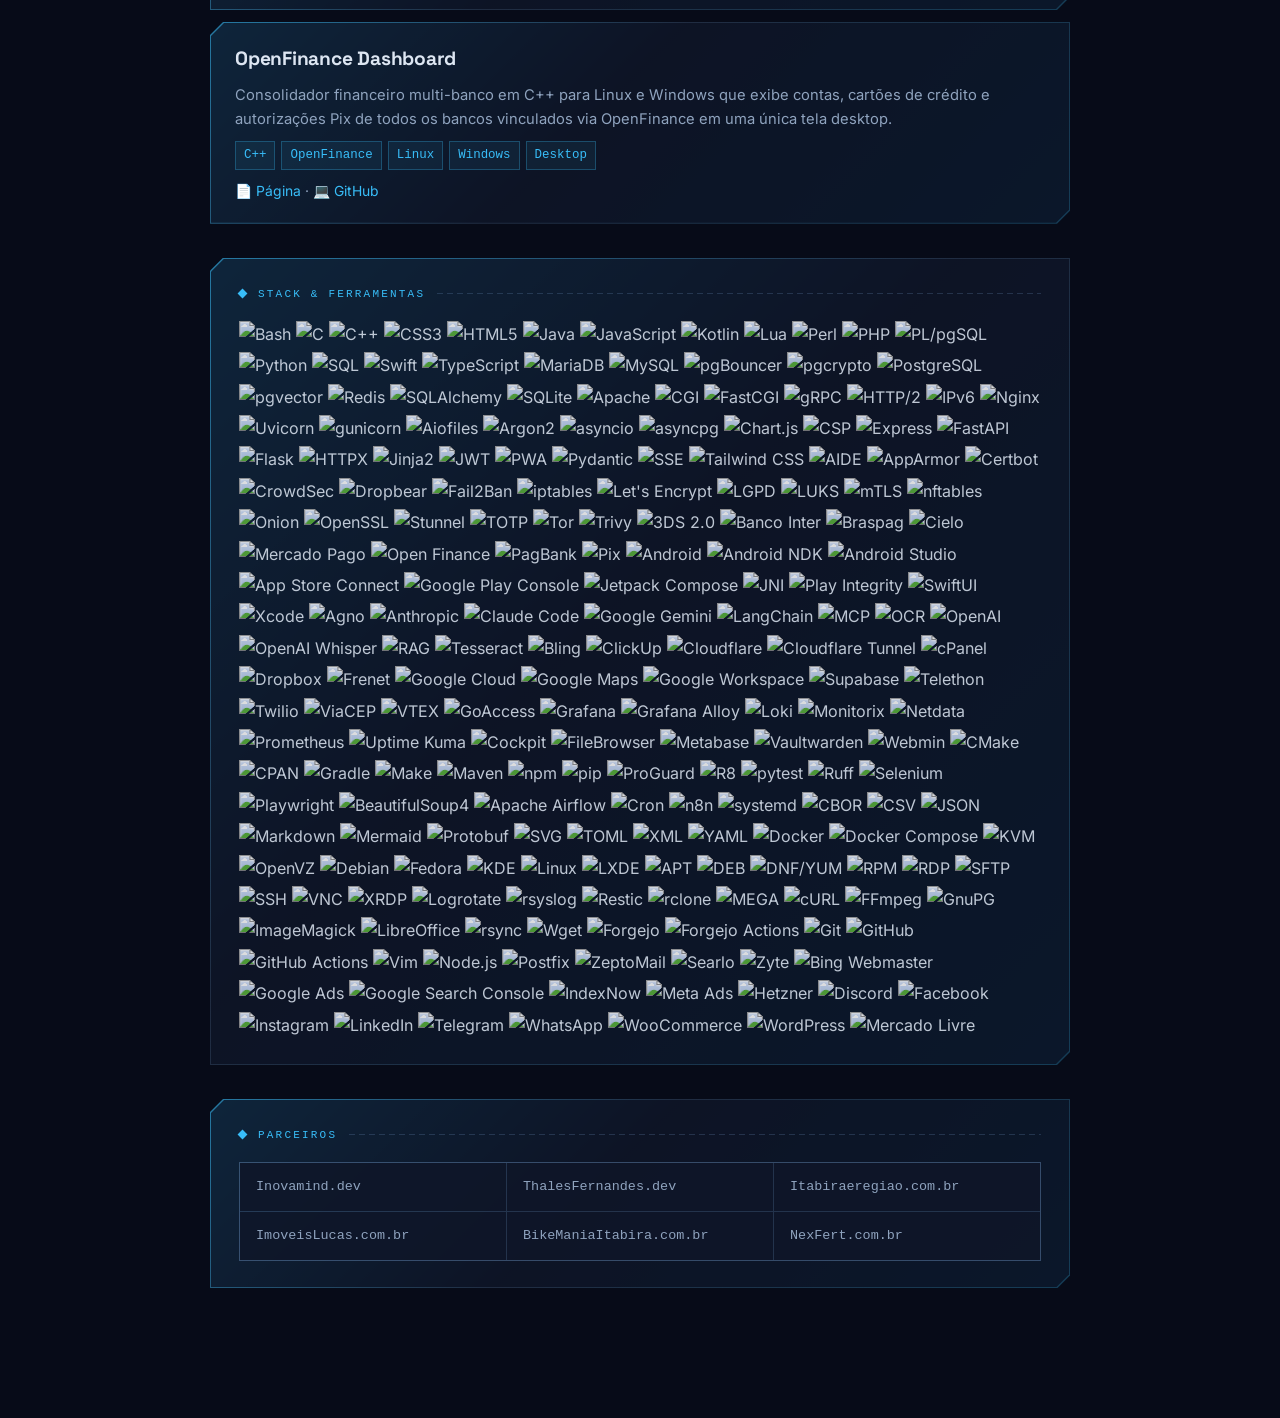
==== commit 786f8d55: "Atualiza o espelho do conteúdo servido por https://victorgabriel.dev/ Captura feita por HTTP público" ====
--- a/index.html
+++ b/index.html
@@ -230,6 +230,15 @@
                        Cada aparelho tem seu <code>.prop</code> versionado no repositório e publicado como asset de release.</p>
                     <p class="tags"><code>Shell</code> <code>Android</code> <code>Pixel</code> <code>GPL-3.0</code></p>
                     <p class="acoes"><a href="https://victorgabriel.dev/projetos/build.prop">📄 Página</a> · <a href="https://github.com/VictorGabriel7Dev/build.prop">💻 GitHub</a></p>
+                </div>
+            </article>
+            <article class="frame">
+                <div class="inner">
+                    <h3><a href="https://victorgabriel.dev/projetos/mtproto-store">MTProto Store</a></h3>
+                    <p>Usa o Telegram como armazenamento de objetos ilimitado e fragmentado, sobre MTProto nativo, num único binário Go autossuficiente.<br>
+                       Login por conta de usuário, uploads em chunks num canal privado, sem API de bot.</p>
+                    <p class="tags"><code>Go</code> <code>MTProto</code> <code>CLI</code> <code>Static binary</code> <code>AGPL-3.0</code></p>
+                    <p class="acoes"><a href="https://victorgabriel.dev/projetos/mtproto-store">📄 Página</a> · <a href="https://github.com/VictorGabriel7Dev/mtproto-store">💻 GitHub</a></p>
                 </div>
             </article>
             <article class="frame">
